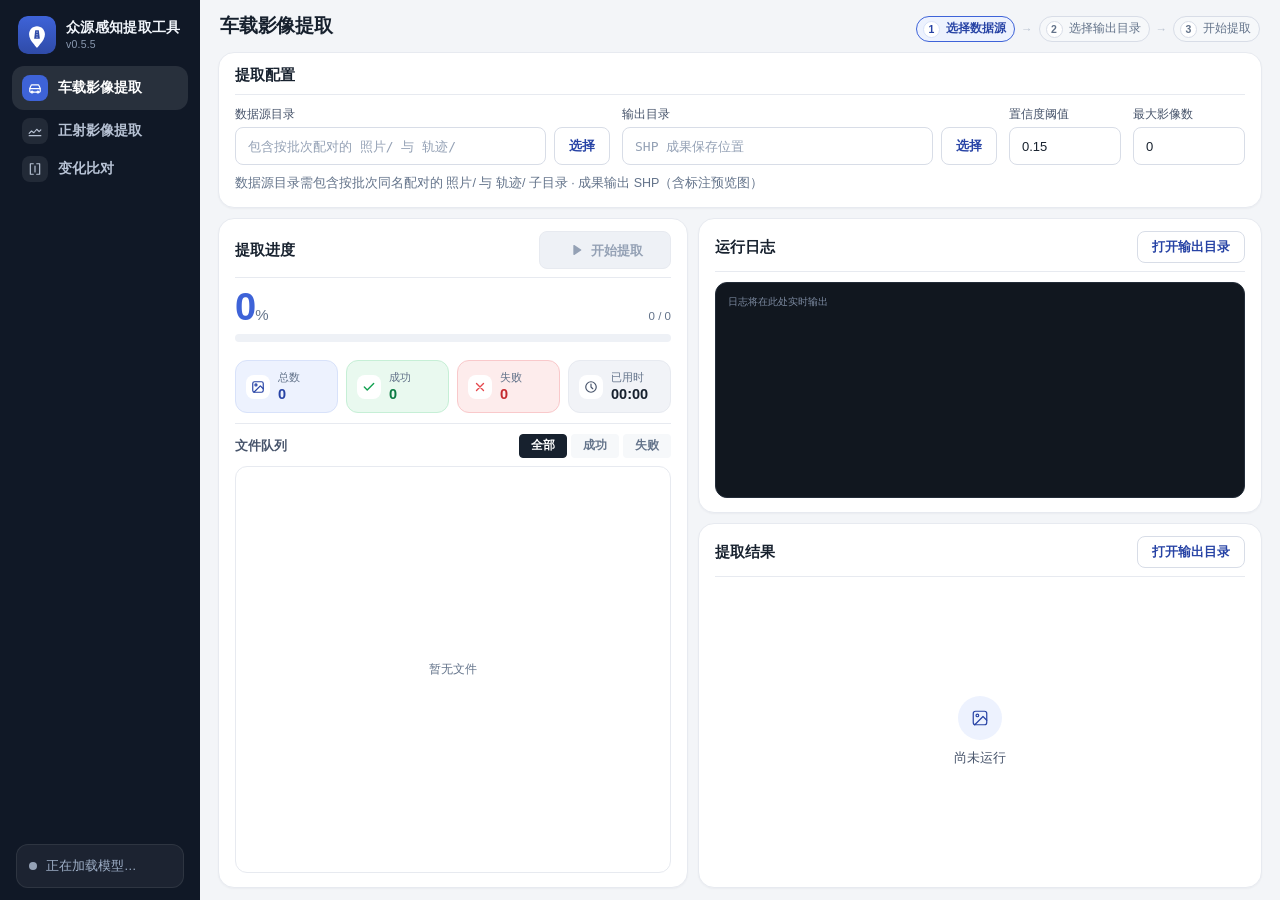
==== web/index.html @ 4eae4710 "fix: 无网机器白屏根因修复 —— WebView2 显式检测 + 离线安装器随包分发（v0.5.5） 根因：pywebview 在 Windows 上检测不到 WebView2 运行时（或 .NE" ====
<!DOCTYPE html>
<html lang="zh-CN">
<head>
<meta charset="utf-8" />
<meta name="viewport" content="width=device-width, initial-scale=1" />
<title>众源感知提取工具</title>
<!-- Design System: Tech Utility / 精密仪器感 (tokens.css) -->
<link rel="stylesheet" href="css/tokens.css" />
<link rel="stylesheet" href="css/base.css" />
<link rel="stylesheet" href="css/layout.css" />
<link rel="stylesheet" href="css/components.css" />
<link rel="stylesheet" href="css/pages.css" />
</head>
<body>

<div class="app">

<!-- ══════════ 左侧导航轨 ══════════ -->
<aside class="rail">
  <div class="brand">
    <svg class="brand__logo" viewBox="0 0 1024 1024" xmlns="http://www.w3.org/2000/svg">
      <defs><linearGradient id="lg" x1="0" y1="0" x2="0" y2="1">
        <stop offset="0" stop-color="#3E63D8"/><stop offset="1" stop-color="#2F4BA8"/>
      </linearGradient></defs>
      <rect width="1024" height="1024" rx="230" fill="url(#lg)"/>
      <path d="M512 862 C 498 846 368 690 336 632 C 311 587 298 541 298 494 C 298 374 394 278 512 278 C 630 278 726 374 726 494 C 726 541 713 587 688 632 C 656 690 526 846 512 862 Z" fill="#FFFFFF"/>
      <path d="M436 612 L464 384 L560 384 L588 612 Z" fill="#2F4BA8"/>
      <g fill="#FFFFFF"><rect x="501" y="552" width="22" height="34" rx="6"/><rect x="501" y="484" width="22" height="34" rx="6"/><rect x="501" y="416" width="22" height="34" rx="6"/></g>
    </svg>
    <div class="brand__tt">
      <span class="brand__name">众源感知提取工具</span>
      <span class="brand__ver">v0.5.5</span>
    </div>
    <div class="rail__sep" aria-hidden="true"></div>
  </div>

  <nav class="nav">
    <button class="nav__i is-on" data-tab="car" data-ac="brand" type="button">
      <span class="nav__ic"><svg viewBox="0 0 24 24" fill="none" stroke="currentColor" stroke-width="2" stroke-linecap="round" stroke-linejoin="round"><path d="M3 13l2-5a2 2 0 0 1 1.9-1.4h10.2A2 2 0 0 1 19 8l2 5"/><rect x="3" y="13" width="18" height="6" rx="1.5"/><circle cx="7" cy="19" r="1.6"/><circle cx="17" cy="19" r="1.6"/></svg></span>
      <span class="nav__tt"><span class="nav__t1">车载影像提取</span></span>
    </button>
    <button class="nav__i" data-tab="dom" data-ac="brand" type="button">
      <span class="nav__ic"><svg viewBox="0 0 24 24" fill="none" stroke="currentColor" stroke-width="2" stroke-linecap="round" stroke-linejoin="round"><path d="M2 16l4-4 4 3 5-6 4 4 3-3"/><path d="M2 20h20"/></svg></span>
      <span class="nav__tt"><span class="nav__t1">正射影像提取</span></span>
    </button>
    <button class="nav__i" data-tab="cmp" data-ac="brand" type="button">
      <span class="nav__ic"><svg viewBox="0 0 24 24" fill="none" stroke="currentColor" stroke-width="2" stroke-linecap="round" stroke-linejoin="round"><path d="M9 3H4v18h5M15 3h5v18h-5M12 7v10"/></svg></span>
      <span class="nav__tt"><span class="nav__t1">变化比对</span></span>
    </button>
  </nav>

  <div class="rail__spacer"></div>
  <div class="model"><span class="dot" id="modelDot"></span><span id="modelText">正在加载模型…</span></div>
</aside>

<!-- ══════════ 内容区 ══════════ -->
<div class="wrap">
<main>

  <!-- ══════ 车载影像提取 ══════ -->
  <section id="tab-car" class="page" data-ac="brand">

    <header class="page-head">
      <div class="ph-tt">
        <span class="ph-t1">车载影像提取</span>
      </div>
      <div class="steps" data-steps="car">
        <span class="step" data-step="1"><span class="step__n">1</span>选择数据源</span>
        <span class="step-arrow">→</span>
        <span class="step" data-step="2"><span class="step__n">2</span>选择输出目录</span>
        <span class="step-arrow">→</span>
        <span class="step" data-step="3"><span class="step__n">3</span>开始提取</span>
      </div>
    </header>

    <section class="card">
      <div class="card-head">
        <div class="card-head__tt"><span class="card-head__t1">提取配置</span></div>
      </div>
      <div class="cfg-grid">
        <div class="field field--path">
          <label class="field__lb" for="dataDir">数据源目录</label>
          <div class="path-row">
            <input class="inp inp--mono" type="text" id="dataDir" placeholder="包含按批次配对的 照片/ 与 轨迹/" />
            <button class="btn btn--sm btn--ghost" id="browseData" type="button">选择</button>
          </div>
        </div>
        <div class="field field--path">
          <label class="field__lb" for="outDir">输出目录</label>
          <div class="path-row">
            <input class="inp inp--mono" type="text" id="outDir" placeholder="SHP 成果保存位置" />
            <button class="btn btn--sm btn--ghost" id="browseOut" type="button">选择</button>
          </div>
        </div>
        <div class="field field--num">
          <label class="field__lb" for="conf">置信度阈值</label>
          <input class="inp" type="number" id="conf" value="0.15" step="0.05" min="0.05" max="0.9" />
        </div>
        <div class="field field--num">
          <label class="field__lb" for="maxImg">最大影像数</label>
          <input class="inp" type="number" id="maxImg" value="0" min="0" placeholder="0 = 不限" />
        </div>
      </div>
      <p class="hint" id="scanInfo">数据源目录需包含按批次同名配对的 照片/ 与 轨迹/ 子目录 · 成果输出 SHP（含标注预览图）</p>
    </section>

    <div class="grid2">
      <div class="col">

        <section class="card card--run" data-order="run">
          <div class="card-head">
            <div class="card-head__tt"><span class="card-head__t1">提取进度</span></div>
            <div class="card-head__act">
              <button class="btn btn--cta" id="runBtn" type="button" disabled>
                <svg viewBox="0 0 24 24" fill="currentColor" stroke="none"><path d="M8 5.5v13a1 1 0 0 0 1.54.84l10-6.5a1 1 0 0 0 0-1.68l-10-6.5A1 1 0 0 0 8 5.5z"/></svg>开始提取</button>
            </div>
          </div>

          <div class="prog">
            <div class="pct-row">
              <span class="pct u-num" id="pct">0<span class="pct__u">%</span></span>
              <span class="pct-sub u-num" id="pctSub">0 / 0</span>
            </div>
            <div class="bar"><div class="bar__fill" id="bar"></div></div>
            <div class="bar-meta">
              <span class="bar-meta__cur" id="curFile"></span>
              <span class="bar-meta__eta u-num" id="etaText" hidden></span>
            </div>
            <div class="tiles">
              <div class="tile tile--total">
                <span class="tile__t"><svg viewBox="0 0 24 24" fill="none" stroke="currentColor" stroke-width="2" stroke-linecap="round" stroke-linejoin="round"><rect x="3" y="3" width="18" height="18" rx="3"/><circle cx="8.5" cy="8.5" r="1.8"/><path d="M21 15l-5-5L5 21"/></svg></span>
                <div class="tile__body"><div class="tile__k">总数</div><div class="tile__v u-num" id="tTotal">0</div></div>
              </div>
              <div class="tile tile--ok">
                <span class="tile__t"><svg viewBox="0 0 24 24" fill="none" stroke="currentColor" stroke-width="2.4" stroke-linecap="round" stroke-linejoin="round"><path d="M20 6L9 17l-5-5"/></svg></span>
                <div class="tile__body"><div class="tile__k">成功</div><div class="tile__v u-num" id="tOk">0</div></div>
              </div>
              <div class="tile tile--bad" id="tBadTile">
                <span class="tile__t"><svg viewBox="0 0 24 24" fill="none" stroke="currentColor" stroke-width="2.4" stroke-linecap="round"><path d="M18 6L6 18M6 6l12 12"/></svg></span>
                <div class="tile__body"><div class="tile__k">失败</div><div class="tile__v u-num" id="tBad">0</div></div>
              </div>
              <div class="tile tile--time">
                <span class="tile__t"><svg viewBox="0 0 24 24" fill="none" stroke="currentColor" stroke-width="2" stroke-linecap="round" stroke-linejoin="round"><circle cx="12" cy="12" r="9"/><path d="M12 7v5l3 3"/></svg></span>
                <div class="tile__body"><div class="tile__k">已用时</div><div class="tile__v u-num" id="tTime">00:00</div></div>
              </div>
            </div>
            <div class="err-box" id="errBox" hidden>
              <div class="err-box__t"><svg viewBox="0 0 24 24" fill="none" stroke="currentColor" stroke-width="2" stroke-linecap="round"><circle cx="12" cy="12" r="9"/><path d="M12 8v5M12 16h.01"/></svg><span id="errTitle">提取中断</span></div>
              <div class="err-box__b is-clamp" id="errBody"></div>
              <button class="err-box__more" id="errMore" type="button" hidden>展开完整信息</button>
            </div>
          </div>

          <!-- 文件队列：并入进度卡下半部，行区域单独滚动 -->
          <div class="qsec">
            <div class="qsec__head">
              <span class="qsec__t">文件队列</span>
              <span class="files-head__cnt u-num" id="fCount"></span>
              <div class="qsec__act">
                <button class="fchip is-on" data-f="all" type="button">全部</button>
                <button class="fchip" data-f="done" type="button">成功</button>
                <button class="fchip" data-f="failed" type="button">失败</button>
              </div>
            </div>
            <div class="file-list" id="fileList"></div>
          </div>
        </section>

      </div>
      <div class="col">

        <section class="card card--fill" data-order="log">
          <div class="card-head">
            <div class="card-head__tt"><span class="card-head__t1">运行日志</span></div>
            <div class="card-head__act">
              <button class="btn btn--sm btn--ghost" id="openOut1" type="button">打开输出目录</button>
            </div>
          </div>
          <div class="log-wrap">
            <div class="log" id="log"></div>
            <button class="log-jump" data-log-act="jump" type="button" hidden>
              <svg viewBox="0 0 24 24" fill="none" stroke="currentColor" stroke-width="2" stroke-linecap="round" stroke-linejoin="round"><path d="M12 5v14M6 13l6 6 6-6"/></svg>已暂停跟随</button>
          </div>
        </section>

        <section class="card card--result" data-order="result">
          <div class="card-head">
            <div class="card-head__tt"><span class="card-head__t1">提取结果</span></div>
            <span class="card-path" id="carResPath" hidden></span>
            <div class="card-head__act">
              <button class="btn btn--sm btn--ghost" id="openOut2" type="button">打开输出目录</button>
            </div>
          </div>
          <div class="result-body" id="resultBody">
            <div class="empty">
              <span class="empty__ic"><svg viewBox="0 0 24 24" fill="none" stroke="currentColor" stroke-width="1.6" stroke-linecap="round" stroke-linejoin="round"><rect x="3" y="3" width="18" height="18" rx="3"/><circle cx="8.5" cy="8.5" r="1.8"/><path d="M21 15l-5-5L5 21"/></svg></span>
              <span class="empty__t">尚未运行</span>
            </div>
          </div>
        </section>

      </div>
    </div>
  </section>

  <!-- ══════ 正射影像提取 ══════ -->
  <section id="tab-dom" class="page" data-ac="brand" hidden>

    <header class="page-head">
      <div class="ph-tt">
        <span class="ph-t1">正射影像提取</span>
      </div>
      <div class="steps" data-steps="dom">
        <span class="step" data-step="1"><span class="step__n">1</span>选择 DOM 目录</span>
        <span class="step-arrow">→</span>
        <span class="step" data-step="2"><span class="step__n">2</span>选择输出目录</span>
        <span class="step-arrow">→</span>
        <span class="step" data-step="3"><span class="step__n">3</span>开始提取</span>
      </div>
    </header>

    <section class="card">
      <div class="card-head">
        <div class="card-head__tt"><span class="card-head__t1">提取配置</span></div>
      </div>
      <div class="cfg-grid">
        <div class="field field--path">
          <label class="field__lb" for="domTif">正射影像目录</label>
          <div class="path-row">
            <input class="inp inp--mono" type="text" id="domTif" placeholder="包含 DOM 影像（.tif）的目录" />
            <button class="btn btn--sm btn--ghost" id="browseDomTif" type="button">选择</button>
          </div>
        </div>
        <div class="field field--path">
          <label class="field__lb" for="domOut">输出目录</label>
          <div class="path-row">
            <input class="inp inp--mono" type="text" id="domOut" placeholder="正射提取.gdb 保存位置" />
            <button class="btn btn--sm btn--ghost" id="browseDomOut" type="button">选择</button>
          </div>
        </div>
        <div class="field field--path">
          <label class="field__lb" for="domStock">存量 GDB<span class="field__opt">（可选，推荐提供）</span></label>
          <div class="path-row">
            <input class="inp inp--mono" type="text" id="domStock" placeholder="存量地图 .gdb 目录" />
            <button class="btn btn--sm btn--ghost" id="browseDomStock" type="button">选择</button>
          </div>
        </div>
        <div class="field field--num">
          <label class="field__lb" for="domMinLen">最短标线（米）</label>
          <input class="inp" type="number" id="domMinLen" value="2" min="0.5" step="0.5" />
        </div>
      </div>
      <div class="switches">
        <label class="switch"><input type="checkbox" id="domClip" checked /><span class="switch__track"></span>按存量范围裁剪</label>
        <label class="switch"><input type="checkbox" id="domCorridor" checked /><span class="switch__track"></span>仅提取存量道路走廊（±8m，建筑不提取）</label>
      </div>
    </section>

    <div class="grid2">
      <div class="col">

        <section class="card" data-order="run">
          <div class="card-head">
            <div class="card-head__tt"><span class="card-head__t1">提取进度</span></div>
            <div class="card-head__act">
              <button class="btn btn--cta" id="domRunBtn" type="button" disabled>
                <svg viewBox="0 0 24 24" fill="currentColor" stroke="none"><path d="M8 5.5v13a1 1 0 0 0 1.54.84l10-6.5a1 1 0 0 0 0-1.68l-10-6.5A1 1 0 0 0 8 5.5z"/></svg>开始提取</button>
            </div>
          </div>
          <div class="pct-row">
            <span class="pct u-num" id="domPct">0<span class="pct__u">%</span></span>
            <span class="pct-sub u-num" id="domPctSub">0 / 0</span>
          </div>
          <div class="bar"><div class="bar__fill" id="domBar"></div></div>
          <div class="bar-meta">
            <span class="bar-meta__cur" id="domCurFile"></span>
            <span class="bar-meta__eta u-num" id="domEtaText" hidden></span>
          </div>
        </section>

        <section class="card card--fill" data-order="log">
          <div class="card-head">
            <div class="card-head__tt"><span class="card-head__t1">运行日志</span></div>
          </div>
          <div class="log-wrap">
            <div class="log" id="domLog"></div>
            <button class="log-jump" data-log-act="jump" type="button" hidden>
              <svg viewBox="0 0 24 24" fill="none" stroke="currentColor" stroke-width="2" stroke-linecap="round" stroke-linejoin="round"><path d="M12 5v14M6 13l6 6 6-6"/></svg>已暂停跟随</button>
          </div>
        </section>

      </div>
      <div class="col">

        <section class="card card--fill" data-order="result">
          <div class="card-head">
            <div class="card-head__tt"><span class="card-head__t1">提取结果</span></div>
            <span class="card-path" id="domResPath" hidden></span>
            <div class="card-head__act">
              <button class="btn btn--sm btn--ghost" id="domOpenOut" type="button">打开输出目录</button>
            </div>
          </div>
          <div class="result-body" id="domResult">
            <div class="empty">
              <span class="empty__ic"><svg viewBox="0 0 24 24" fill="none" stroke="currentColor" stroke-width="1.6" stroke-linecap="round" stroke-linejoin="round"><path d="M2 16l4-4 4 3 5-6 4 4 3-3"/><path d="M2 20h20"/></svg></span>
              <span class="empty__t">尚未运行</span>
            </div>
          </div>
        </section>

      </div>
    </div>
  </section>

  <!-- ══════ 变化比对 ══════ -->
  <section id="tab-cmp" class="page" data-ac="brand" hidden>

    <header class="page-head">
      <div class="ph-tt">
        <span class="ph-t1">变化比对</span>
      </div>
      <div class="steps" data-steps="cmp">
        <span class="step" data-step="1"><span class="step__n">1</span>选择新成果 GDB</span>
        <span class="step-arrow">→</span>
        <span class="step" data-step="2"><span class="step__n">2</span>选择存量 GDB</span>
        <span class="step-arrow">→</span>
        <span class="step" data-step="3"><span class="step__n">3</span>开始比对</span>
      </div>
    </header>

    <section class="card">
      <div class="card-head">
        <div class="card-head__tt"><span class="card-head__t1">比对设置</span></div>
      </div>
      <div class="cfg-grid">
        <div class="field field--path">
          <label class="field__lb" for="cmpNew">新成果 GDB</label>
          <div class="path-row">
            <input class="inp inp--mono" type="text" id="cmpNew" placeholder="自动提取生成的 .gdb 目录" />
            <button class="btn btn--sm btn--ghost" id="browseCmpNew" type="button">选择</button>
          </div>
        </div>
        <div class="field field--path">
          <label class="field__lb" for="cmpStock">存量 GDB</label>
          <div class="path-row">
            <input class="inp inp--mono" type="text" id="cmpStock" placeholder="存量地图 .gdb 目录" />
            <button class="btn btn--sm btn--ghost" id="browseCmpStock" type="button">选择</button>
          </div>
        </div>
        <div class="field field--path">
          <label class="field__lb" for="cmpTif">底图 TIF<span class="field__opt">（可选，用于叠加渲染）</span></label>
          <div class="path-row">
            <input class="inp inp--mono" type="text" id="cmpTif" placeholder="正射影像 .tif，可留空" />
            <button class="btn btn--sm btn--ghost" id="browseCmpTif" type="button">选择</button>
          </div>
        </div>
      </div>
    </section>

    <div class="grid2">
      <div class="col">

        <section class="card card--fill" data-order="run">
          <div class="card-head">
            <div class="card-head__tt"><span class="card-head__t1">比对进度</span></div>
            <div class="card-head__act">
              <button class="btn btn--cta" id="cmpRunBtn" type="button" disabled>
                <svg viewBox="0 0 24 24" fill="currentColor" stroke="none"><path d="M8 5.5v13a1 1 0 0 0 1.54.84l10-6.5a1 1 0 0 0 0-1.68l-10-6.5A1 1 0 0 0 8 5.5z"/></svg>开始比对</button>
            </div>
          </div>
          <div class="log-wrap">
            <div class="log" id="cmpLog"></div>
            <button class="log-jump" data-log-act="jump" type="button" hidden>
              <svg viewBox="0 0 24 24" fill="none" stroke="currentColor" stroke-width="2" stroke-linecap="round" stroke-linejoin="round"><path d="M12 5v14M6 13l6 6 6-6"/></svg>已暂停跟随</button>
          </div>
        </section>

        <section class="card card--result" data-order="result">
          <div class="card-head">
            <div class="card-head__tt"><span class="card-head__t1">比对结果</span></div>
            <span class="card-path" id="cmpResPath" hidden></span>
            <div class="card-head__act">
              <button class="btn btn--sm btn--ghost" id="cmpOpenOut" type="button" hidden>打开留档目录</button>
            </div>
          </div>
          <div class="result-body" id="cmpResult">
            <div class="empty">
              <span class="empty__ic"><svg viewBox="0 0 24 24" fill="none" stroke="currentColor" stroke-width="1.6" stroke-linecap="round" stroke-linejoin="round"><path d="M9 3H4v18h5M15 3h5v18h-5M12 7v10"/></svg></span>
              <span class="empty__t">尚未运行</span>
            </div>
          </div>
        </section>

      </div>
      <div class="col">

        <section class="card card--fill" data-order="preview">
          <div class="card-head">
            <div class="card-head__tt"><span class="card-head__t1">比对预览</span></div>
          </div>
          <div class="result-body" id="cmpPrev">
            <div class="empty">
              <span class="empty__ic"><svg viewBox="0 0 24 24" fill="none" stroke="currentColor" stroke-width="1.6" stroke-linecap="round" stroke-linejoin="round"><rect x="3" y="3" width="18" height="18" rx="3"/><circle cx="8.5" cy="8.5" r="1.8"/><path d="M21 15l-5-5L5 21"/></svg></span>
              <span class="empty__t">尚未运行</span>
            </div>
          </div>
        </section>

      </div>
    </div>
  </section>

</main>
</div>

</div><!-- /.app -->

<!-- ══════════ 演示态切换（仅浏览器直接打开、无 pywebview 时出现） ══════════ -->
<div class="demo-bar" id="demoBar" hidden>
  <span class="demo-bar__lb">演示</span>
  <button class="demo-bar__b is-on" data-demo="running" type="button">运行中</button>
  <button class="demo-bar__b" data-demo="done" type="button">已完成</button>
</div>

<!-- ══════════ Toast ══════════ -->
<div class="toast" id="toast" role="status" aria-live="polite">
  <span class="toast__ico" id="toastIco"></span>
  <span class="toast__msg" id="toastMsg"></span>
  <button class="toast__x" id="toastX" type="button" aria-label="关闭" hidden>
    <svg viewBox="0 0 24 24" fill="none" stroke="currentColor" stroke-width="2.4" stroke-linecap="round"><path d="M18 6L6 18M6 6l12 12"/></svg>
  </button>
</div>
<script src="js/api.js"></script>
<script src="js/ui.js"></script>
<script src="js/pages/car.js"></script>
<script src="js/pages/dom.js"></script>
<script src="js/pages/cmp.js"></script>
<script src="js/app.js"></script>
</body>
</html>
---- web/css/tokens.css ----
/* ============================================================
   tokens.css — 设计令牌（Tech Utility / 精密仪器感）
   纲领：灰阶做结构，等宽做数据，主题色只做「当前页身份 + 主动作」，
        彩色只做状态与结果。
   主题切换：.page[data-ac="brand"] 覆盖 --ac 系列（当前全站唯一主色，保留机制便于未来扩展）
   ============================================================ */
:root{
  /* ── 主色族：全 UI 唯一品牌色 ── */
  --brand:#3E63D8;      /* 主色：页头图标实底 / 导航激活块 / 进度填充 / 开关 / 焦点边 / 当前行左边条；白字 5.27:1 */
  --brand-d:#2F4BA8;    /* hover / active；白字 7.80:1 */
  --brand-050:#EDF2FE;  /* 浅底 */
  --brand-100:#D8E2FA;  /* 1px 描边 */
  --brand-t:#2743A5;    /* 文本级：白底 8.63:1 / -050 底 7.70:1 */

  /* ── 语义状态底 / 边（绿=成功 · 红=失败 · 橙=警告/改动，不做页面身份） ── */
  --green:#12A150; --green-050:#E9F9EF; --green-100:#C6EFD6;
  --red:#E5484D;   --red-050:#FDECEC;   --red-100:#F9C9CB;
  --warn-050:#FDF2E2; --warn-100:#F9E3C4;

  /* ── 当前页主题（组件只引用 --ac*，不直接引用 --brand*） ── */
  --ac:var(--brand); --ac-d:var(--brand-d); --ac-050:var(--brand-050); --ac-100:var(--brand-100);
  --ac-fg:#FFFFFF; --ac-ring:0 0 0 3px rgba(62,99,216,.15); --ac-shadow:0 1px 2px rgba(62,99,216,.20);
  /* 文本级身份色：--ac 只用于实色块/图标，凡是「铺在浅底上的小字」一律用 --ac-t（≥4.5:1） */
  --ac-t:var(--brand-t);
  /* 实色底 + 白字：按钮独立一档，恒等于主色（白字 5.27:1 ≥ 4.5） */
  --ac-btn:var(--brand); --ac-btn-d:var(--brand-d);

  /* ── 状态三件套（底 / 字 / 边） ── */
  --success:#12A150; --success-fg:#0A7A42; --success-bg:#E9F9EF; --success-border:var(--green-100);
  --warning:#D97A06; --warning-fg:#9E5A00; --warning-bg:#FDF2E2; --warning-border:var(--warn-100);
  --danger:#E5484D;  --danger-fg:#C42A2F;  --danger-bg:#FDECEC;  --danger-border:var(--red-100);
  --info:var(--brand);    --info-fg:var(--brand-t);    --info-bg:var(--brand-050); --info-border:var(--brand-100);
  /* 运行中/信息态恒为主色：--running-fg 用文本级主色，保证小字 ≥4.5:1 */
  --running:var(--brand); --running-fg:var(--brand-t); --running-bg:var(--brand-050); --running-border:var(--brand-100);
  --idle:#94A1B5;    --idle-fg:#5E6E85;    --idle-bg:#F1F3F7;    --idle-border:#DFE4EC;

  /* ── 进度条：蓝 → 绿渐变（唯一使用渐变的地方） ── */
  --bar-grad: linear-gradient(90deg, #3E63D8 0%, #3379B6 42%, #1F9E77 74%, #12A150 100%);

  /* ── 中性灰阶 ── */
  --ink-1:#17212E; --ink-2:#46536A; --ink-3:#63738A; --ink-3-dim:#7C8AA0; --ink-4:#94A1B5; --ink-5:#B9C2D0;
  --line-soft:#F0F2F6; --line:#E7EAF0; --line-2:#D8DDE7; --line-strong:#C6CDD9;
  --bg-app:#F3F5F8; --bg-card:#FFFFFF; --bg-sunken:#F6F8FA; --bg-sunken-2:#EEF1F6; --bg-zebra:#FAFBFD;

  /* ── 深色导航轨 ── */
  --rail-bg:#101826; --rail-hover:rgba(255,255,255,.06); --rail-active:rgba(255,255,255,.10);
  --rail-line:rgba(255,255,255,.08);   --rail-fg:#B7C2D4; --rail-fg-strong:#F2F6FC; --rail-fg-dim:#8A99B0;

  /* ── 终端日志 ── */
  --term-bg:#11171F; --term-fg:#A8B4C6; --term-line:#232C38; --term-dim:#7C8AA0; --term-ts:#5A6779;
  --term-ok:#52D68A; --term-err:#FF7B81; --term-warn:#F0B453; --term-info:#6FB4FF;

  /* ── 间距 ── */
  --sp-0:0; --sp-1h:6px; --sp-1:4px; --sp-2:8px; --sp-3:12px; --sp-4:16px; --sp-5:20px;
  --sp-6:24px; --sp-7:32px; --sp-8:40px;

  /* ── 字号 / 行高 ── */
  --fs-xs:10.5px; --lh-xs:1.4;
  --fs-sm:11.5px; --lh-sm:1.5;
  --fs-base:12.5px; --lh-base:1.6;
  --fs-md:13px; --lh-md:1.65;
  --fs-lg:14.5px; --lh-lg:1.45;
  --fs-xl:19px; --lh-xl:1.3;
  --fs-2xl:24px; --lh-2xl:1.25;
  --fs-3xl:38px; --lh-3xl:1;
  --fs-mono:13px; --lh-mono:1.7; --fs-log:10px;
  /* 补充档（不占 8 档主序列）：导航标题 / 数值单位 */
  --fs-nav:13.5px; --fs-unit:15px;

  /* ── 字重 / 字距 ── */
  --fw-r:400; --fw-m:500; --fw-sb:600; --fw-b:700; --fw-h:800;
  --ls-tight:-.2px; --ls-label:.3px;

  /* ── 字体栈 ── */
  --font-sans:-apple-system,BlinkMacSystemFont,"Segoe UI","PingFang SC","Hiragino Sans GB","Microsoft YaHei",sans-serif;
  --font-mono:ui-monospace,"SF Mono",SFMono-Regular,Menlo,Consolas,"Microsoft YaHei Mono",monospace;

  /* ── 圆角 ── */
  --r-sm:8px; --r-md:12px; --r-lg:16px; --r-tag:4px; --r-pill:999px;

  /* ── 阴影 / 焦点环 ── */
  --sh-1:0 1px 2px rgba(23,33,46,.04);
  --sh-2:0 2px 6px rgba(23,33,46,.06), 0 8px 24px rgba(23,33,46,.06);
  --sh-3:0 8px 28px rgba(23,33,46,.12), 0 2px 6px rgba(23,33,46,.06);
  --ring:0 0 0 3px rgba(62,99,216,.15); --ring-danger:0 0 0 3px rgba(229,72,77,.16);

  /* ── 动效 ── */
  --dur-1:120ms; --dur-2:180ms; --dur-3:260ms; --dur-4:420ms;
  --ease:cubic-bezier(.4,0,.2,1); --ease-out:cubic-bezier(.16,1,.3,1);
  --dur-pulse:1.4s; --dur-shine:1.8s; --dur-spin:.8s;

  /* ── 层级 ── */
  --z-sticky:10; --z-rail:20; --z-head:30; --z-pop:60; --z-toast:90; --z-modal:100;

  /* ── 布局尺寸 ── */
  --rail-w:200px; --content-max:1280px; --content-pad:24px;
  --ctrl-h:38px; --ctrl-h-sm:32px; --ctrl-h-xs:28px;
  --row-h-f:32px; --row-h-t:40px; --head-h-th:36px;
  --ic-1:14px; --ic-2:16px; --ic-3:22px; --ic-4:48px;
  --log-h:clamp(120px,24vh,240px); --list-h:clamp(110px,22vh,380px);
}

/* ── 页面身份：三页同主色（--ac* 机制保留，未来可在此按页覆写） ── */
.page[data-ac="brand"]{
  --ac:var(--brand); --ac-d:var(--brand-d); --ac-050:var(--brand-050); --ac-100:var(--brand-100);
  --ac-t:var(--brand-t); --ac-btn:var(--brand); --ac-btn-d:var(--brand-d);
  --ac-ring:0 0 0 3px rgba(62,99,216,.15); --ac-shadow:0 1px 2px rgba(62,99,216,.20);
}

@media (prefers-reduced-motion:reduce){
  *{animation-duration:.01ms!important;animation-iteration-count:1!important;transition-duration:.01ms!important;}
}
---- web/css/base.css ----
/* ============================================================
   base.css — 元素级基础样式与全局工具类
   本文件是唯一允许使用裸标签选择器的样式表
   ============================================================ */

/* ── 盒模型 ── */
*, *::before, *::after { box-sizing: border-box; }

html, body { height: 100%; }

body {
  margin: 0;
  font-family: var(--font-sans);
  font-size: var(--fs-base);
  line-height: var(--lh-base);
  color: var(--ink-1);
  background: var(--bg-app);
  -webkit-font-smoothing: antialiased;
  -moz-osx-font-smoothing: grayscale;
  overflow: hidden;
}

h1, h2, h3, h4, h5, p, figure { margin: 0; }

button {
  margin: 0; padding: 0; border: 0; background: none; color: inherit;
  font: inherit; line-height: 1; cursor: pointer;
  -webkit-tap-highlight-color: transparent;
}
button:disabled { cursor: not-allowed; }

input, select, textarea { margin: 0; font: inherit; color: inherit; }

svg { display: block; flex-shrink: 0; }

a { color: var(--ac); text-decoration: none; }

table { border-collapse: collapse; width: 100%; }

::selection { background: var(--ac-100); color: var(--ink-1); }

/* hidden 状态统一走 [hidden] 属性；
   选择器双写用于提升特异性（0,2,0），从而覆盖组件自身的 display 声明，避免使用 !important */
[hidden], [hidden][hidden] { display: none; }

/* ── 滚动条 ── */
::-webkit-scrollbar { width: 9px; height: 9px; }
::-webkit-scrollbar-track { background: transparent; }
::-webkit-scrollbar-thumb {
  background: #C9D2DF; border-radius: 6px;
  border: 2px solid transparent; background-clip: content-box;
}
::-webkit-scrollbar-thumb:hover { background: #AAB6C8; border: 2px solid transparent; background-clip: content-box; }
::-webkit-scrollbar-corner { background: transparent; }

/* ── 焦点环（统一走主题色，不用浏览器默认 outline） ── */
:focus-visible { outline: none; }

/* ============================================================
   全局工具类 u-*
   ============================================================ */
.u-num { font-variant-numeric: tabular-nums; }
.u-mono { font-family: var(--font-mono); }
.u-spacer { flex: 1 1 auto; min-width: 0; }
.u-ellipsis { overflow: hidden; text-overflow: ellipsis; white-space: nowrap; }
.u-break { word-break: break-all; }
.u-nowrap { white-space: nowrap; }
.u-dim { color: var(--ink-3); }
.u-sm { font-size: var(--fs-sm); }
.u-xs { font-size: var(--fs-xs); }
.u-row { display: flex; align-items: center; gap: var(--sp-2); min-width: 0; }
---- web/css/layout.css ----
/* ============================================================
   layout.css — 骨架与栅格：导航轨 / 内容区 / 页头 / 双栏栅格 / 响应式
   ============================================================ */

/* ── 应用骨架 ── */
.app { display: flex; height: 100%; }

/* ============================================================
   左侧导航轨
   ============================================================ */
.rail {
  width: var(--rail-w); flex: 0 0 var(--rail-w);
  background: var(--rail-bg); color: var(--rail-fg);
  display: flex; flex-direction: column;
  padding: 14px 12px 12px;
  z-index: var(--z-rail);
}

.brand { display: flex; align-items: center; gap: 10px; padding: 2px 6px 12px; }
/* 品牌区与导航列表之间的虚分割线 */
.rail__sep {
  height: 0; margin: 0 8px 14px;
  border-top: 1px dashed rgba(255,255,255,.14);
}
.brand__logo { width: 38px; height: 38px; border-radius: 10px; display: block; }
.brand__tt { display: flex; flex-direction: column; gap: 2px; line-height: 1.3; min-width: 0; }
.brand__name {
  font-size: 14px; font-weight: var(--fw-b); color: var(--rail-fg-strong);
  letter-spacing: var(--ls-label); white-space: nowrap;
}
/* 版本号：标题下一行，独立展示 */
.brand__ver {
  font-size: var(--fs-xs); color: var(--rail-fg-dim);
  font-variant-numeric: tabular-nums; letter-spacing: .02em;
}

/* ── 导航列表 ── */
.nav { display: flex; flex-direction: column; gap: var(--sp-1); }

.nav__i {
  display: flex; align-items: center; gap: 10px; width: 100%; text-align: left;
  background: transparent; color: var(--rail-fg);
  height: 34px; padding: 0 10px; border-radius: var(--r-md);
  transition: background var(--dur-2) var(--ease), color var(--dur-2) var(--ease);
}
.nav__i:hover { background: var(--rail-hover); color: #E8EEF7; }
.nav__i.is-on { background: var(--rail-active); color: #fff; height: 44px; }
/* 深色轨上的焦点环：先描底色再描主题色，保证在深色背景上可见 */
.nav__i:focus-visible { box-shadow: 0 0 0 2px var(--rail-bg), 0 0 0 4px var(--ac); }

.nav__i[data-ac="brand"] { --ac: var(--brand); }

/* 激活项图标：导航区唯一实色块，去阴影 */
.nav__ic {
  width: 26px; height: 26px; border-radius: 8px; flex-shrink: 0;
  display: flex; align-items: center; justify-content: center;
  background: rgba(255,255,255,.08);
  transition: background var(--dur-2) var(--ease), color var(--dur-2) var(--ease);
}
.nav__ic svg { width: 14px; height: 14px; }
.nav__t1 { font-size: var(--fs-nav); font-weight: var(--fw-sb); line-height: 1.3; }
.nav__i.is-on .nav__ic { background: var(--ac); color: #fff; }

.rail__spacer { flex: 1 1 auto; }

.model {
  margin: 10px var(--sp-1) 0; padding: 11px var(--sp-3); border-radius: var(--r-md);
  background: rgba(255,255,255,.05); border: 1px solid var(--rail-line);
  display: flex; align-items: center; gap: 9px;
  font-size: var(--fs-base); color: #9FB0C8;
}
/* 模型状态指示灯：保留发光绿点 */
.dot { width: 8px; height: 8px; border-radius: 50%; background: var(--ink-4); flex-shrink: 0; }
.dot.is-ok { background: #2ECC6F; box-shadow: 0 0 0 3px rgba(46,204,111,.18); }
.dot.is-no { background: var(--red); box-shadow: 0 0 0 3px rgba(229,72,77,.18); }

/* ============================================================
   内容区
   ============================================================ */
.wrap { flex: 1 1 auto; min-width: 0; display: flex; flex-direction: column; }

main {
  flex: 1 1 auto; min-width: 0; min-height: 0;
  display: flex; flex-direction: column;
  overflow: hidden;               /* 整页不滚动：滚动交给页内文件列表/日志/表格 */
  padding: 12px 18px 12px;
}

.page {
  max-width: var(--content-max); margin: 0 auto; width: 100%;
  flex: 1 1 auto; min-height: 0;
  display: flex; flex-direction: column; gap: 10px;
}

/* ============================================================
   页头
   ============================================================ */
.page-head {
  display: flex; align-items: flex-start; flex-wrap: wrap;
  gap: var(--sp-3); padding: 2px 2px 0;
}
/* 全页唯一实色块：无阴影、无光晕 */
.ph-ic {
  width: 40px; height: 40px; border-radius: var(--r-md);
  background: var(--ac); color: #fff; flex-shrink: 0;
  display: flex; align-items: center; justify-content: center;
}
.ph-ic svg { width: var(--ic-3); height: var(--ic-3); }
.ph-tt { display: flex; flex-direction: column; gap: 3px; min-width: 0; flex: 1 1 320px; }
.ph-t1 {
  font-size: var(--fs-xl); font-weight: var(--fw-b);
  letter-spacing: var(--ls-tight); line-height: var(--lh-xl); color: var(--ink-1);
}
.ph-t2 { font-size: var(--fs-base); color: var(--ink-3); line-height: 1.55; }

/* ── 三步流程指示（右对齐） ── */
.steps {
  display: flex; align-items: center; gap: var(--sp-1h);
  margin-left: auto; padding-top: 2px; flex-shrink: 0;
}
.step {
  display: inline-flex; align-items: center; gap: var(--sp-1h);
  height: 26px; padding: 0 var(--sp-2) 0 var(--sp-1h);
  border-radius: var(--r-pill); font-size: var(--fs-sm); line-height: 1;
  background: var(--bg-sunken); border: 1px solid var(--line-2); color: var(--ink-3);
  white-space: nowrap;
  transition: background var(--dur-2) var(--ease), border-color var(--dur-2) var(--ease), color var(--dur-2) var(--ease);
}
.step__n {
  width: 17px; height: 17px; border-radius: var(--r-pill); flex-shrink: 0;
  background: #fff; border: 1px solid var(--line-2); color: var(--ink-3);
  display: inline-flex; align-items: center; justify-content: center;
  font-size: var(--fs-xs); font-weight: var(--fw-sb); font-variant-numeric: tabular-nums;
}
.step__n svg { width: 10px; height: 10px; }
.step.is-current { background: var(--ac-050); border-color: var(--ac); color: var(--ac-t); font-weight: var(--fw-sb); }
.step.is-current .step__n { border-color: var(--ac-100); color: var(--ac-t); }
.step.is-done { background: var(--success-bg); border-color: var(--success-border); color: var(--success-fg); }
.step.is-done .step__n { border-color: var(--success-border); color: var(--success); }
.step-arrow { color: var(--ink-5); font-size: var(--fs-sm); }

/* ============================================================
   双栏栅格
   ============================================================ */
/* 两列等高：结果卡吸收列剩余高度，避免列底参差与大片留白 */
.card--fill[data-order="result"] { flex: 1 1 auto; }
/* 日志卡默认仍随列拉伸（dom/cmp 左列的填充物就是日志） */
.card--fill .log-wrap { flex: 1 1 auto; min-height: 0; display: flex; flex-direction: column; }
.card--fill .log { flex: 1 1 auto; height: auto; min-height: var(--log-h); max-height: none; }
/* 车载页例外：日志固定矮高度，列高交给文件队列（左）与提取结果卡（右）吸收 */
#tab-car .card--fill[data-order="log"] { flex: 0 0 auto; }
#tab-car .card--fill[data-order="log"] .log-wrap { flex: 0 0 auto; }
#tab-car .card--fill[data-order="log"] .log {
  flex: 0 0 auto; height: var(--log-h); min-height: 0; max-height: none;
}
.grid2 {
  flex: 1 1 auto; min-height: 0;
  display: grid;
  grid-template-columns: minmax(0, 5fr) minmax(0, 6fr);
  gap: 10px; align-items: stretch;
}
.col { display: flex; flex-direction: column; gap: 10px; min-width: 0; min-height: 0; }

/* 可拉伸卡片：撑满所在列剩余高度（日志卡在上方按 data-order 固定） */
.card--fill { flex: 1 1 auto; min-height: 0; display: flex; flex-direction: column; }

/* ============================================================
   响应式：三档视口
   A 宽屏 ≥1440 / B 标准 1184–1439 / C 紧凑 1080–1183
   ============================================================ */
@media (min-width: 1440px) {
  :root { --content-max: 1280px; --content-pad: 28px; }
}

/* C 档：保持双栏与整页不滚动，仅收紧留白并隐藏表格次要列 */
@media (max-width: 1183px) {
  :root { --content-pad: 14px; --content-max: none; }
  main { padding: 12px 14px 12px; }
  /* 表格隐藏次要列 */
  .col-opt { display: none; }
}
---- web/css/components.css ----
/* ============================================================
   components.css — 通用组件
   card / ticon / field / btn / switch / chip / log / progress
   / stat / pill / table / pathline / empty / hint / err-box / toast
   ============================================================ */

/* ============================================================
   Card
   ============================================================ */
.card {
  background: var(--bg-card);
  border: 1px solid var(--line);
  border-radius: var(--r-lg);
  padding: 12px 16px 14px;
  box-shadow: var(--sh-1);
  min-width: 0;
}
.card--dense { padding: var(--sp-4) var(--sp-5); }

/* 进度卡：上半部指标固定，下半部文件队列占满剩余高度并独立滚动 */
.card--run { flex: 1 1 auto; display: flex; flex-direction: column; min-height: 0; }
.card--run .prog { flex: 0 0 auto; }
.qsec {
  flex: 1 1 auto; min-height: 0;
  display: flex; flex-direction: column;
  margin-top: 10px; padding-top: 10px;
  border-top: 1px solid var(--line);
}
.qsec__head {
  flex: 0 0 auto; display: flex; align-items: center; gap: var(--sp-2);
  margin-bottom: 8px; min-width: 0;
}
.qsec__t { font-size: var(--fs-base); font-weight: var(--fw-sb); color: var(--ink-2); }
.qsec .files-head__cnt { margin-left: 0; }
.qsec__act { margin-left: auto; display: flex; align-items: center; gap: 4px; flex-shrink: 0; }
.qsec .file-list { flex: 1 1 auto; height: auto; min-height: 80px; }

/* 结果卡：吸收列剩余高度，内容（表格/空态）在卡内填充或滚动 */
.card--result { flex: 1 1 auto; display: flex; flex-direction: column; min-height: 0; }
.card--result .result-body {
  flex: 1 1 auto; min-height: 0; overflow: auto;
  display: flex; flex-direction: column;
}
.card--result .result-body .empty { flex: 1 1 auto; justify-content: center; }
.card--result .tbl-wrap { flex: 1 1 auto; max-height: none; min-height: 0; }

.card-head {
  display: flex; align-items: center; gap: var(--sp-2);
  padding-bottom: 8px;
  border-bottom: 1px solid var(--line);
  margin-bottom: 10px;
  min-width: 0; overflow: hidden;
  flex-shrink: 0;
}
.card-head__tt { display: flex; flex-direction: column; min-width: 0; flex: 0 0 auto; }
.card-head__t1 {
  font-size: var(--fs-lg); font-weight: var(--fw-b);
  line-height: var(--lh-lg); color: var(--ink-1);
  white-space: nowrap;
}
.card-head__t2 { font-size: var(--fs-sm); color: var(--ink-3); margin-top: 1px; line-height: var(--lh-sm); }
.card-head__act { margin-left: auto; display: flex; align-items: center; gap: var(--sp-2); flex-shrink: 0; }
/* 卡片头路径：位于标题与操作按钮之间，flex-basis 0 保证只占剩余空间、绝不挤压标题 */
.card-path {
  flex: 1 1 0; min-width: 0; margin: 0 var(--sp-2);
  font-family: var(--font-mono); font-size: 12px; color: var(--ink-3);
  overflow: hidden; text-overflow: ellipsis; white-space: nowrap;
  cursor: default;
}

/* ============================================================
   ticon — 降饱和：淡色底 + 1px 同色描边 + 单色图标（无渐变、无阴影）
   ============================================================ */
.ticon {
  width: 32px; height: 32px; border-radius: 10px; flex-shrink: 0;
  display: inline-flex; align-items: center; justify-content: center;
  background: var(--bg-sunken); border: 1px solid var(--line); color: var(--ink-2);
}
.ticon svg { width: var(--ic-2); height: var(--ic-2); }
.ticon--ac      { background: var(--ac-050); border-color: var(--ac-100); color: var(--ac); }
.ticon--neutral { background: #F1F3F7; border-color: var(--line); color: var(--ink-2); }
.ticon--success { background: var(--success-bg); border-color: var(--success-border); color: var(--success); }
.ticon--warn    { background: var(--warning-bg); border-color: var(--warning-border); color: var(--warning); }
.ticon--danger  { background: var(--danger-bg); border-color: var(--danger-border); color: var(--danger); }
.ticon--sm { width: 28px; height: 28px; border-radius: var(--r-sm); }
.ticon--sm svg { width: var(--ic-1); height: var(--ic-1); }
.ticon--lg { width: 40px; height: 40px; border-radius: var(--r-md); }
.ticon--lg svg { width: 18px; height: 18px; }

/* ============================================================
   Field / 配置栅格
   ============================================================ */
.cfg-grid { display: flex; flex-wrap: wrap; gap: 10px 12px; align-items: flex-end; }
.field { display: flex; flex-direction: column; min-width: 0; }
.field--path { flex: 1 1 260px; min-width: 230px; }
.field--text { flex: 1 1 260px; min-width: 200px; }
.field--num  { flex: 0 0 112px; }
.field--sel  { flex: 0 0 180px; }

.field__lb {
  display: flex; align-items: center; gap: var(--sp-1);
  font-size: var(--fs-sm); font-weight: var(--fw-m); color: var(--ink-2);
  margin-bottom: 4px; min-width: 0;
  /* 标签强制单行：cfg-grid 按底边对齐，任一标签换行都会让整行控件错开 */
  white-space: nowrap; overflow: hidden; text-overflow: ellipsis;
}
.field__opt { color: var(--ink-3); font-weight: var(--fw-r); overflow: hidden; text-overflow: ellipsis; }

.path-row { display: flex; gap: var(--sp-2); min-width: 0; }
.path-row .inp { flex: 1 1 auto; min-width: 0; }
/* 同排按钮与输入框等高（输入框 38px，btn--sm 默认 32px 会显得矮一截） */
.path-row .btn { height: var(--ctrl-h); }

/* ============================================================
   Input
   ============================================================ */
.inp {
  width: 100%; height: var(--ctrl-h);
  padding: 0 var(--sp-3);
  border: 1px solid var(--line-2); border-radius: var(--r-sm);
  background: var(--bg-card); color: var(--ink-1);
  font-size: var(--fs-md); line-height: 1;
  transition: border-color var(--dur-2) var(--ease), box-shadow var(--dur-2) var(--ease);
}
.inp::placeholder { color: var(--ink-4); }
.inp:hover { border-color: var(--line-strong); }
.inp:focus { border-color: var(--ac); box-shadow: var(--ac-ring); }
.inp--mono { font-family: var(--font-mono); font-size: var(--fs-mono); }
.inp[type=number]::-webkit-outer-spin-button,
.inp[type=number]::-webkit-inner-spin-button { -webkit-appearance: none; margin: 0; }
.inp[type=number] { -moz-appearance: textfield; }

/* ============================================================
   Button
   ============================================================ */
.btn {
  display: inline-flex; align-items: center; justify-content: center; gap: 7px;
  height: var(--ctrl-h); padding: 0 20px; min-width: 96px;
  /* 禁止折行与压缩：窄栏下「选择」这类两字按钮不得被挤成上下两行 */
  flex-shrink: 0; white-space: nowrap;
  border-radius: var(--r-sm); font-size: var(--fs-md); font-weight: var(--fw-sb);
  background: var(--ac-btn); color: var(--ac-fg);
  transition: background var(--dur-2) var(--ease), color var(--dur-2) var(--ease),
              border-color var(--dur-2) var(--ease), box-shadow var(--dur-2) var(--ease);
}
.btn svg { width: var(--ic-2); height: var(--ic-2); }
.btn:hover:not(:disabled) { background: var(--ac-btn-d); }
.btn:focus-visible { box-shadow: var(--ac-ring); }
/* 禁用态用中性灰三件套，不用 opacity */
.btn:disabled {
  background: var(--bg-sunken-2); color: var(--ink-4);
  border: 1px solid var(--line); box-shadow: none;
}
/* 主 CTA */
.btn--cta { min-width: 132px; }
.btn--ghost {
  background: var(--bg-card); color: var(--ac-t);
  border: 1px solid var(--line-2); box-shadow: none;
}
.btn--ghost:hover:not(:disabled) { background: var(--bg-sunken); border-color: var(--ac); }
.btn--sm { height: var(--ctrl-h-sm); padding: 0 14px; min-width: 0; font-size: var(--fs-base); }
.btn--sm:focus-visible, .btn--xs:focus-visible { box-shadow: var(--ac-ring); }
.btn--sm svg { width: var(--ic-1); height: var(--ic-1); }
.btn--xs { height: var(--ctrl-h-xs); padding: 0 10px; min-width: 0; font-size: var(--fs-sm); }
.btn--xs svg { width: var(--ic-1); height: var(--ic-1); }
/* 开关型按钮（自动滚动等） */
.btn--toggle.is-on { background: var(--bg-sunken-2); border-color: var(--line-strong); color: var(--ink-1); }
.btn--toggle.is-on:hover:not(:disabled) { background: var(--bg-sunken-2); border-color: var(--ac); color: var(--ac-t); }

/* ============================================================
   Switch
   ============================================================ */
.switches { display: flex; flex-wrap: wrap; align-items: center; gap: var(--sp-4); margin-top: 10px; }
.switch {
  display: inline-flex; align-items: center; gap: var(--sp-2);
  height: var(--ctrl-h-sm); font-size: var(--fs-base); font-weight: var(--fw-m);
  color: var(--ink-1); cursor: pointer; user-select: none; min-width: 0;
}
.switch input { position: absolute; width: 0; height: 0; opacity: 0; }
.switch__track {
  width: 34px; height: 20px; border-radius: var(--r-pill); flex-shrink: 0;
  background: var(--line-strong); position: relative;
  transition: background var(--dur-2) var(--ease), box-shadow var(--dur-2) var(--ease);
}
.switch__track::after {
  content: ""; position: absolute; top: 2px; left: 2px;
  width: 16px; height: 16px; border-radius: 50%; background: #fff;
  box-shadow: 0 1px 2px rgba(23,33,46,.18);
  transition: transform var(--dur-2) var(--ease);
}
.switch input:checked + .switch__track { background: var(--ac); }
.switch input:checked + .switch__track::after { transform: translateX(14px); }
.switch input:focus-visible + .switch__track { box-shadow: var(--ac-ring); }

/* ============================================================
   Chip — 状态四态 + warn
   ============================================================ */
.chip {
  display: inline-flex; align-items: center; gap: var(--sp-1h);
  height: 24px; padding: 0 var(--sp-3);
  border-radius: var(--r-pill); font-size: var(--fs-sm); font-weight: var(--fw-sb);
  white-space: nowrap;
  background: var(--idle-bg); color: var(--idle-fg); border: 1px solid var(--idle-border);
}
.chip__dot { width: 6px; height: 6px; border-radius: 50%; background: currentColor; flex-shrink: 0; }
.chip--run .chip__dot { animation: pulse var(--dur-pulse) var(--ease) infinite; }
.chip--run  { background: var(--running-bg); color: var(--running-fg); border-color: var(--running-border); }
.chip--done { background: var(--success-bg); color: var(--success-fg); border-color: var(--success-border); }
.chip--fail { background: var(--danger-bg); color: var(--danger-fg); border-color: var(--danger-border); }
.chip--warn { background: var(--warning-bg); color: var(--warning-fg); border-color: var(--warning-border); }
.chip__ico { display: inline-flex; }
.chip__ico svg { width: 12px; height: 12px; }
@keyframes pulse { 50% { opacity: .25; } }

/* ============================================================
   Log — 终端风
   ============================================================ */
.log-wrap { position: relative; min-width: 0; }
.log-bar { display: flex; align-items: center; gap: var(--sp-2); margin-bottom: var(--sp-2); }
.log-bar__sp { flex: 1 1 auto; }

.log {
  background: var(--term-bg); color: var(--term-fg);
  font-family: var(--font-mono); font-size: var(--fs-log); line-height: var(--lh-mono);
  border: 1px solid var(--term-line); border-radius: var(--r-md);
  padding: 10px 12px;
  height: var(--log-h); overflow: auto;
  user-select: text; -webkit-user-select: text; cursor: text;
}
.log:empty::before { content: "日志将在此处实时输出"; color: var(--term-dim); }
.log__l { display: block; white-space: pre-wrap; word-break: break-all; }
.log__l--ok   { color: var(--term-ok); }
.log__l--err  { color: var(--term-err); }
.log__l--warn { color: var(--term-warn); }
.log__l--info { color: var(--term-info); }

/* 用户上滚时暂停跟随的回落浮标 */
.log-jump {
  position: absolute; bottom: var(--sp-3); left: 50%; transform: translateX(-50%);
  display: inline-flex; align-items: center; gap: var(--sp-1h);
  height: 26px; padding: 0 var(--sp-3);
  border-radius: var(--r-pill); font-size: var(--fs-sm); font-weight: var(--fw-sb);
  background: rgba(17,23,31,.94); border: 1px solid var(--term-line);
  color: var(--term-info); box-shadow: var(--sh-2); z-index: var(--z-sticky);
}
.log-jump svg { width: 12px; height: 12px; }
.log-jump:focus-visible { box-shadow: var(--sh-2), 0 0 0 3px rgba(111,180,255,.35); }

/* ============================================================
   Progress
   ============================================================ */
.pct-row {
  display: flex; align-items: baseline; justify-content: space-between;
  gap: var(--sp-3); margin-bottom: var(--sp-2);
}
.pct {
  font-size: var(--fs-3xl); font-weight: var(--fw-h);
  line-height: var(--lh-3xl); letter-spacing: -1px;
  color: var(--ac); font-variant-numeric: tabular-nums;
  transition: color var(--dur-3) var(--ease);
}
.pct__u { font-size: var(--fs-unit); font-weight: var(--fw-m); color: var(--ink-3); letter-spacing: 0; }
.pct.is-full { color: var(--success-fg); }
.pct.is-full .pct__u { color: var(--success-fg); }
.pct-sub { font-size: var(--fs-sm); color: var(--ink-3); font-variant-numeric: tabular-nums; }

.bar { height: 8px; border-radius: var(--r-pill); background: var(--bg-sunken-2); overflow: hidden; }
.bar__fill {
  height: 100%; width: 0; border-radius: var(--r-pill);
  background: var(--bar-grad); position: relative; overflow: hidden;
  transition: width var(--dur-3) var(--ease);
}
.bar__fill::after {
  content: ""; position: absolute; inset: 0;
  background: linear-gradient(90deg, transparent, rgba(255,255,255,.45), transparent);
  animation: shine var(--dur-shine) linear infinite;
}
@keyframes shine { from { transform: translateX(-100%); } to { transform: translateX(100%); } }

.bar-meta {
  display: flex; align-items: center; justify-content: space-between;
  gap: var(--sp-3); margin-top: var(--sp-2);
  font-size: var(--fs-sm); color: var(--ink-3); min-width: 0;
}
.bar-meta__cur {
  font-family: var(--font-mono); font-size: var(--fs-mono); color: var(--ink-2);
  overflow: hidden; text-overflow: ellipsis; white-space: nowrap; min-width: 0;
}
.bar-meta__eta { font-variant-numeric: tabular-nums; white-space: nowrap; flex-shrink: 0; }

/* ============================================================
   Tiles — 进度四格
   ============================================================ */
.tiles {
  display: grid; grid-template-columns: repeat(auto-fit, minmax(0, 1fr));
  gap: 8px; margin-top: 10px;
}
.tile {
  display: flex; align-items: center; gap: var(--sp-2);
  padding: 8px 10px; border-radius: var(--r-md);
  background: var(--bg-sunken); border: 1px solid transparent; min-width: 0;
  flex-wrap: wrap;   /* 窄卡时文字自动落到图标下方，避免截断 */
}
.tile__body { min-width: 0; flex: 1 1 auto; }
.tile__t {
  width: 24px; height: 24px; border-radius: var(--r-sm); flex-shrink: 0;
  background: #fff; display: flex; align-items: center; justify-content: center;
}
.tile__t svg { width: 14px; height: 14px; }
.tile__k { font-size: var(--fs-xs); color: var(--ink-3); white-space: nowrap; }
.tile__v {
  font-size: var(--fs-lg); font-weight: var(--fw-b); line-height: 1.2;
  font-variant-numeric: tabular-nums; white-space: nowrap;
}
.tile--total { background: var(--ac-050); border-color: var(--ac-100); }
.tile--total .tile__t { color: var(--ac-t); }
.tile--total .tile__v { color: var(--ac-t); }
.tile--ok { background: var(--success-bg); border-color: var(--success-border); }
.tile--ok .tile__t { color: var(--success); }
.tile--ok .tile__v { color: var(--success-fg); }
.tile--bad { background: var(--danger-bg); border-color: var(--danger-border); }
.tile--bad .tile__t { color: var(--danger); }
.tile--bad .tile__v { color: var(--danger-fg); }
/* 失败数为 0 时降级为中性，页面不常红 */
.tile--bad.is-zero { background: var(--idle-bg); border-color: var(--idle-border); }
.tile--bad.is-zero .tile__t { color: var(--idle-fg); }
.tile--bad.is-zero .tile__v { color: var(--idle-fg); }
.tile--time { background: #F1F3F7; border-color: var(--line); }
.tile--time .tile__t { color: var(--ink-2); }
.tile--time .tile__v { color: var(--ink-1); }

/* ============================================================
   Stat — 结果统计格（默认白底描边，tone 变体才铺色）
   ============================================================ */
.stat4 {
  display: grid; grid-template-columns: repeat(auto-fit, minmax(0, 1fr));
  gap: 8px; margin: 0;
}
.stat {
  background: var(--bg-card); border: 1px solid var(--line);
  border-radius: var(--r-md); padding: 7px 12px; min-width: 0;
  display: flex; align-items: baseline; gap: 8px;
  flex-wrap: wrap;   /* 窄卡时数值自动落到第二行，避免截断 */
}
.stat__k { font-size: var(--fs-sm); color: var(--ink-3); display: flex; align-items: center; gap: 5px; flex-shrink: 0; }
.stat__v {
  font-size: var(--fs-xl); font-weight: var(--fw-h); line-height: 1.3;
  font-variant-numeric: tabular-nums; color: var(--ink-1);
  margin-left: auto; text-align: right; min-width: 0;
}
.stat__u { font-size: var(--fs-sm); font-weight: var(--fw-m); color: var(--ink-3); margin-left: 2px; }
.stat--new { background: var(--green-050); border-color: var(--green-100); }
.stat--new .stat__v { color: var(--success-fg); }
.stat--miss { background: var(--red-050); border-color: var(--red-100); }
.stat--miss .stat__v { color: var(--danger-fg); }
.stat--mod { background: var(--warning-bg); border-color: var(--warning-border); }
.stat--mod .stat__v { color: var(--warning-fg); }
.stat--same { background: #F1F3F7; border-color: var(--line); }
.stat--same .stat__v { color: var(--ink-2); }
.stat--success { background: var(--success-bg); border-color: var(--success-border); }
.stat--success .stat__v { color: var(--success-fg); }
.stat--warn { background: var(--warning-bg); border-color: var(--warning-border); }
.stat--warn .stat__v { color: var(--warning-fg); }

/* ============================================================
   Pill — 变化分类（蓝色专供运行中/信息）
   ============================================================ */
.pill {
  display: inline-flex; align-items: center;
  height: 20px; padding: 0 var(--sp-2); border-radius: var(--r-tag);
  font-size: var(--fs-xs); font-weight: var(--fw-sb); white-space: nowrap;
}
.pill--new  { background: var(--success-bg); color: var(--success-fg); }
.pill--miss { background: var(--danger-bg); color: var(--danger-fg); }
.pill--mod  { background: var(--warning-bg); color: var(--warning-fg); }
.pill--same { background: #F1F3F7; color: var(--ink-2); }

/* ============================================================
   Table
   ============================================================ */
.tbl-wrap {
  border: 1px solid var(--line); border-radius: var(--r-md);
  overflow: auto; max-height: 320px;
}
.tbl { font-size: var(--fs-md); }
.tbl th {
  height: var(--head-h-th); padding: 0 var(--sp-3);
  background: var(--bg-sunken); color: var(--ink-3);
  font-size: var(--fs-sm); font-weight: var(--fw-sb); text-align: left;
  white-space: nowrap; position: sticky; top: 0; z-index: var(--z-sticky);
  border-bottom: 1px solid var(--line);
}
.tbl td {
  height: var(--row-h-t); padding: 0 var(--sp-3);
  border-bottom: 1px solid var(--line-soft); color: var(--ink-2);
}
.tbl tbody tr:last-child td { border-bottom: 0; }
.tbl tbody tr:hover td { background: var(--bg-zebra); }
.tbl .c-num { text-align: right; font-variant-numeric: tabular-nums; }
.tbl .c-num .u-num { font-weight: var(--fw-b); color: var(--ink-1); }
.tbl .c-main { color: var(--ink-1); font-weight: var(--fw-m); }

/* ============================================================
   Pathline
   ============================================================ */
.pathline {
  display: flex; align-items: center; gap: var(--sp-2);
  height: 36px; padding: 0 var(--sp-2) 0 var(--sp-3);
  background: var(--bg-sunken); border: 1px solid var(--line);
  border-radius: var(--r-sm); margin-top: var(--sp-3); min-width: 0;
}
.pathline__ic { width: var(--ic-1); height: var(--ic-1); color: var(--ink-3); flex-shrink: 0; }
.pathline__p {
  flex: 1 1 auto; min-width: 0;
  font-family: var(--font-mono); font-size: var(--fs-mono); color: var(--ink-2);
  overflow: hidden; text-overflow: ellipsis; white-space: nowrap; word-break: break-all;
}

/* ============================================================
   Empty — 空状态（全 UI 唯一允许的"暖意"）
   ============================================================ */
.empty {
  display: flex; flex-direction: column; align-items: center; text-align: center;
  padding: 18px 0 14px; gap: var(--sp-1h);
}
.empty__ic {
  width: 44px; height: 44px; border-radius: 50%; flex-shrink: 0;
  background: var(--ac-050); color: var(--ac-t);
  display: flex; align-items: center; justify-content: center;
  margin-bottom: 2px;
}
.empty__ic svg { width: 18px; height: 18px; }
.empty__t { font-size: var(--fs-base); color: var(--ink-2); }
.empty__s { font-size: var(--fs-sm); color: var(--ink-3); }

/* ============================================================
   Hint
   ============================================================ */
.hint {
  display: flex; align-items: flex-start; gap: var(--sp-1h);
  margin-top: 8px;
  font-size: var(--fs-base); line-height: var(--lh-base);
  color: var(--ink-3); word-break: break-all; min-width: 0;
}
.hint__ic { width: var(--ic-1); height: var(--ic-1); flex-shrink: 0; margin-top: 3px; }
.hint--ok  { color: var(--success-fg); }
.hint--err { color: var(--danger-fg); }

/* ============================================================
   Error box — 标题红色，正文用 ink-2 等宽
   ============================================================ */
.err-box {
  margin-top: var(--sp-3); padding: var(--sp-3);
  background: var(--danger-bg); border: 1px solid var(--danger-border);
  border-radius: var(--r-sm);
}
.err-box__t {
  display: flex; align-items: center; gap: var(--sp-1h);
  font-size: var(--fs-sm); font-weight: var(--fw-sb); color: var(--danger-fg);
  margin-bottom: var(--sp-1h);
}
.err-box__t svg { width: var(--ic-1); height: var(--ic-1); }
.err-box__b {
  font-family: var(--font-mono); font-size: var(--fs-mono); line-height: var(--lh-mono);
  color: var(--ink-2); word-break: break-all;
}
.err-box__b.is-clamp {
  display: -webkit-box; -webkit-line-clamp: 3; -webkit-box-orient: vertical; overflow: hidden;
}
.err-box__more {
  margin-top: var(--sp-2); font-size: var(--fs-sm); font-weight: var(--fw-sb); color: var(--danger-fg);
}
.err-box__more:focus-visible { box-shadow: var(--ring-danger); }

/* ============================================================
   Toast — 右下角
   ============================================================ */
.toast {
  position: fixed; right: 24px; bottom: 24px; z-index: var(--z-toast);
  display: flex; align-items: center; gap: 9px; max-width: 420px;
  background: var(--rail-bg); color: #EDF2F9;
  border-radius: var(--r-md); box-shadow: var(--sh-2);
  padding: 11px 14px; font-size: var(--fs-md);
  opacity: 0; transform: translateY(10px); pointer-events: none;
  transition: opacity var(--dur-3) var(--ease), transform var(--dur-3) var(--ease);
}
.toast.is-show { opacity: 1; transform: translateY(0); pointer-events: auto; }
.toast__ico { width: 17px; height: 17px; flex-shrink: 0; }
.toast--good .toast__ico { color: #52D68A; }
.toast--err  .toast__ico { color: #FF8A8E; }
.toast__msg { min-width: 0; word-break: break-all; }
.toast__x {
  margin-left: auto; flex-shrink: 0;
  width: 20px; height: 20px; border-radius: var(--r-tag);
  display: flex; align-items: center; justify-content: center; color: #8C9BB2;
  transition: background var(--dur-1) var(--ease), color var(--dur-1) var(--ease);
}
.toast__x:hover { background: rgba(255,255,255,.10); color: #fff; }
.toast__x svg { width: 12px; height: 12px; }

/* ============================================================
   Demo bar — 演示态切换（仅无 pywebview 时显示）
   放左下角避开页头右对齐的流程指示；Toast 在右下角，互不冲突
   ============================================================ */
.demo-bar {
  position: fixed; left: calc(var(--rail-w) + 20px); bottom: 20px; z-index: var(--z-head);
  display: flex; align-items: center; gap: var(--sp-2); padding: 4px;
  background: var(--bg-card); border: 1px solid var(--line);
  border-radius: var(--r-pill); box-shadow: var(--sh-2);
}
.demo-bar__lb {
  font-size: var(--fs-xs); font-weight: var(--fw-sb); letter-spacing: var(--ls-label);
  color: var(--ink-3); padding-left: var(--sp-2);
}
.demo-bar__b {
  height: 26px; padding: 0 var(--sp-3); border-radius: var(--r-pill);
  font-size: var(--fs-sm); font-weight: var(--fw-sb); color: var(--ink-3);
  transition: background var(--dur-2) var(--ease), color var(--dur-2) var(--ease);
}
.demo-bar__b:hover { background: var(--bg-sunken); }
.demo-bar__b.is-on { background: var(--ink-1); color: #fff; }

/* ============================================================
   预览图
   ============================================================ */
.prev-img {
  width: 100%; display: block;
}
/* 可缩放预览容器：宽度铺满卡片，内部滚动 + 滚轮缩放 + 拖动平移 */
.prev-wrap {
  flex: 1 1 auto; min-height: 120px; margin-top: 10px;
  border: 1px solid var(--line); border-radius: var(--r-md);
  background: var(--bg-sunken); overflow: auto;
  cursor: grab; overscroll-behavior: contain;
}
.prev-wrap.is-pan { cursor: grabbing; }
.prev-wrap .prev-img {
  margin: 0; border: 0; border-radius: 0;
  user-select: none; -webkit-user-drag: none; pointer-events: none;
}
---- web/css/pages.css ----
/* ============================================================
   pages.css — 页面级 / 业务专属样式
   文件队列 · 筛选 · 分类标签 · 单栏堆叠顺序
   ============================================================ */

/* ============================================================
   文件队列（通栏卡：筛选 chip + 行列表）
   ============================================================ */
.fchip {
  height: 24px; padding: 0 11px; border-radius: var(--r-tag);
  font-size: var(--fs-sm); font-weight: var(--fw-sb);
  background: var(--bg-sunken); border: 1px solid transparent; color: var(--ink-3);
  transition: background var(--dur-2) var(--ease), border-color var(--dur-2) var(--ease), color var(--dur-2) var(--ease);
}
.fchip:hover { border-color: var(--line-2); color: var(--ink-2); }
.fchip.is-on { background: var(--ink-1); color: #fff; border-color: var(--ink-1); }
.fchip:focus-visible { box-shadow: var(--ring); }

.files-head__cnt {
  margin-left: auto; font-size: var(--fs-sm); color: var(--ink-3);
  font-variant-numeric: tabular-nums;
}

.file-list {
  border: 1px solid var(--line); border-radius: var(--r-md);
  height: var(--list-h); overflow: auto; background: var(--bg-card);
  display: flex; flex-direction: column;
}

.frow {
  display: flex; align-items: center; gap: 9px;
  height: var(--row-h-f); padding: 0 var(--sp-3);
  border-bottom: 1px solid var(--line-soft); min-width: 0;
  transition: background var(--dur-1) var(--ease);
}
.frow:last-child { border-bottom: 0; }
.frow:hover { background: var(--bg-sunken); }
.frow.is-current { background: var(--ac-050); box-shadow: inset 2px 0 0 var(--ac); }
.frow--ph {
  flex: 1 1 auto; display: flex; align-items: center; justify-content: center;
  color: var(--ink-3); font-size: var(--fs-sm);
}

.fic { width: 17px; height: 17px; flex-shrink: 0; display: flex; align-items: center; justify-content: center; }
.fic svg { width: var(--ic-1); height: var(--ic-1); }
.fic--pending { color: var(--ink-4); }
.fic--done    { color: var(--success); }
.fic--failed  { color: var(--danger); }
.fic--running { color: var(--ac); }

.spinner {
  width: 13px; height: 13px; flex-shrink: 0;
  border: 2px solid var(--ac-100); border-top-color: var(--ac);
  border-radius: 50%; animation: spin var(--dur-spin) linear infinite;
}
@keyframes spin { to { transform: rotate(360deg); } }

/* 文件名：等宽 + 双色（目录段灰 / 文件名深）+ 省略号
   不参与抢空间（grow 0）：宽档下只占自身文本宽，剩余空间交给 .ftag 的 auto margin，
   避免「文件名 → chip/tag」之间出现数百 px 的中部空档 */
.fname {
  flex: 0 1 auto; min-width: 0; display: flex; align-items: baseline;
  font-family: var(--font-mono); font-size: var(--fs-sm); line-height: 1;
}
/* 收缩优先级：目录段先让位，文件名段尽量完整保留 */
.fname__dir {
  flex: 0 4 auto; min-width: 0; color: var(--ink-3);
  overflow: hidden; text-overflow: ellipsis; white-space: nowrap;
}
.fname__file {
  flex: 0 1 auto; min-width: 0; color: var(--ink-1);
  overflow: hidden; text-overflow: ellipsis; white-space: nowrap;
}

/* 批次标签：中性灰阶（与主色解耦，避免行内多彩） */
.fsess {
  flex: 0 2 auto; max-width: 120px; min-width: 0;
  font-size: var(--fs-xs); padding: 1px 7px; border-radius: var(--r-tag);
  background: var(--bg-sunken); color: var(--ink-2); font-weight: var(--fw-m);
  box-shadow: inset 0 0 0 1px var(--line);
  overflow: hidden; text-overflow: ellipsis; white-space: nowrap;
}

/* 状态 tag：margin-left:auto 等价一个 flex:1 spacer —— 吸收全部剩余空间把 tag 顶到行尾，
   左侧「文件名 / 批次 / 分类 chip」因此紧挨成一组；无剩余空间时 auto margin 自动归 0，不产生溢出 */
.ftag {
  flex-shrink: 0; margin-left: auto;
  font-size: var(--fs-sm); padding: 1px 9px;
  border-radius: var(--r-pill); white-space: nowrap; font-weight: var(--fw-m);
}
.ftag--pending { background: var(--idle-bg); color: var(--idle-fg); }
.ftag--done    { background: var(--success-bg); color: var(--success-fg); }
.ftag--failed  { background: var(--danger-bg); color: var(--danger-fg); }
.ftag--running { background: var(--running-bg); color: var(--running-fg); }

/* 分类标签区：完整展示不裁切；空间不足时由文件名段让位（ellipsis） */
.catchips { display: flex; gap: var(--sp-1); flex: 0 0 auto; min-width: 0; }
/* 分类标签：统一中性灰阶（原四色 chip 是行内唯一的多彩来源，已去除）
   用 inset 描边替代 border，盒子高度不变、不扰动 32px 文件行 */
.catchip {
  flex-shrink: 0;
  font-size: var(--fs-xs); padding: 1px 7px; border-radius: var(--r-tag);
  font-weight: var(--fw-m); white-space: nowrap;
  background: var(--bg-sunken); color: var(--ink-2);
  font-family: var(--font-mono); font-variant-numeric: tabular-nums;
  box-shadow: inset 0 0 0 1px var(--line);
}

/* ============================================================
   结果区细部
   ============================================================ */
.result-body { min-width: 0; }
.result-tbl { margin-top: var(--sp-3); }

/* 预览图占位说明 */
.prev-cap {
  margin-top: var(--sp-1h); font-size: var(--fs-sm); color: var(--ink-3);
  display: flex; align-items: center; gap: var(--sp-1h);
}

/* ============================================================
   结果表格：整页不滚动后，表格在卡片内部独立滚动
   ============================================================ */
.card--fill .result-body {
  flex: 1 1 auto; min-height: 0;
  display: flex; flex-direction: column;
}
.card--fill .result-body .empty { flex: 1 1 auto; justify-content: center; }
.card--fill .tbl-wrap { flex: 0 1 auto; max-height: 240px; min-height: 0; overflow: auto; margin-top: 10px; }
/* 结果预览：可缩放容器吸收结果卡剩余高度，图片默认宽度铺满 */
.card--fill .result-body .prev-wrap {
  flex: 1 1 auto; min-height: 160px; box-sizing: border-box;
}

/* ============================================================
   变化比对：统计卡+类别表在左列（日志下方，自适应高度），
   右列整块留给预览图
   ============================================================ */
/* 比对页日志定高：进度卡不被压缩、左列空间不足时滚动兜底，杜绝日志溢出盖住结果卡 */
#tab-cmp .card--fill[data-order="run"] { flex: 0 0 auto; }
#tab-cmp .card--fill[data-order="run"] .log-wrap { flex: 0 0 auto; }
#tab-cmp .card--fill[data-order="run"] .log {
  flex: 0 0 auto; height: var(--log-h); min-height: 0; max-height: none;
}
#tab-cmp .col { overflow-y: auto; }
#tab-dom .col { overflow-y: auto; }
#tab-cmp .card--result { flex: 0 0 auto; }
#tab-cmp .card--result .tbl-wrap { flex: 0 1 auto; max-height: 260px; }
#tab-cmp .card--result .result-body .empty { min-height: 132px; }
#tab-cmp .card--result .result-body .prev-wrap { min-height: 160px; }
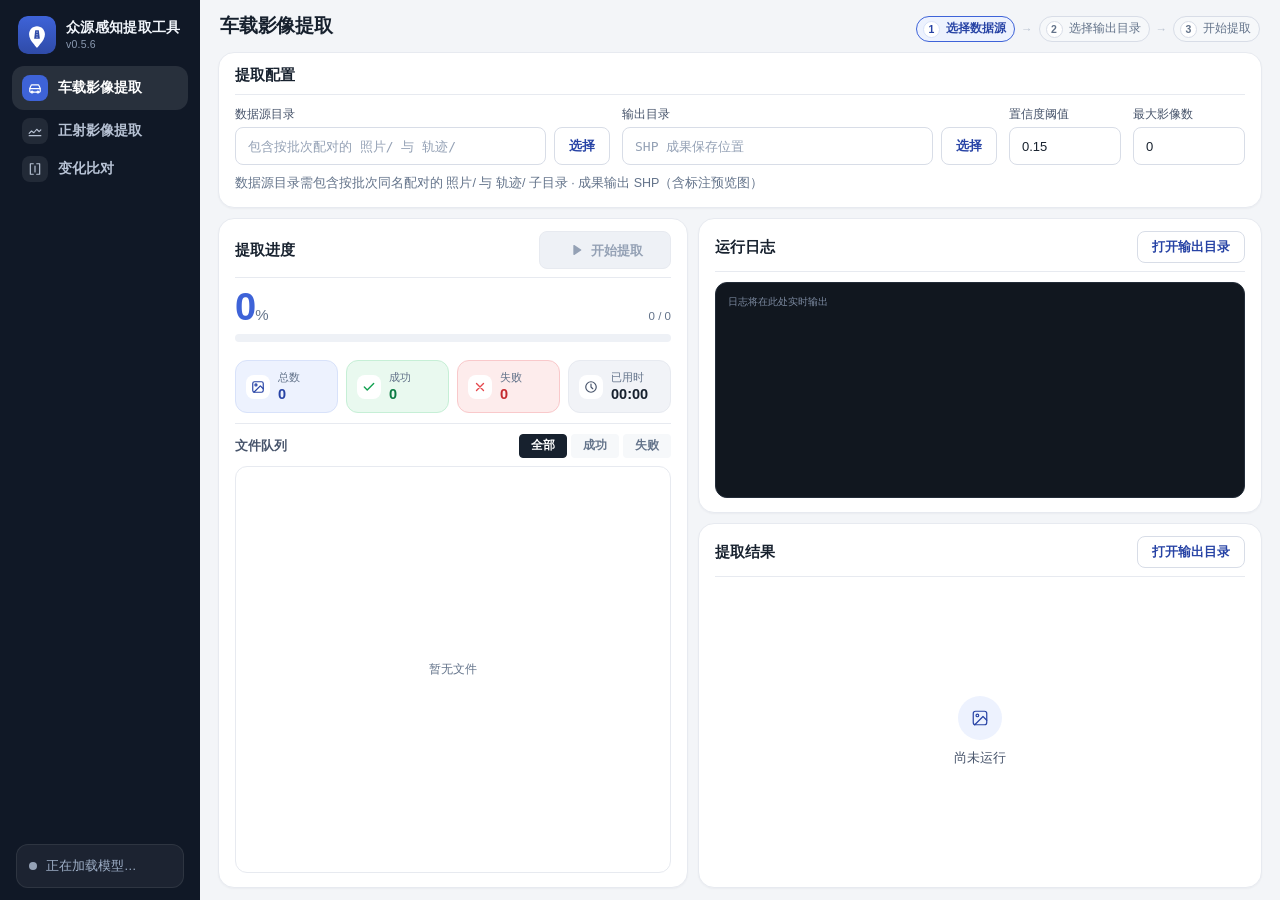
==== commit 08b8b42a: "feat: WebView2 固定版运行时随包分发，内网解压即用（v0.5.6） v0.5.5 的方案仍要求用户手动装一次离线安装器，不满足内网交付 「解压即用」要求。改为微软官方支持的固定版（Fix" ====
--- a/web/index.html
+++ b/web/index.html
@@ -29,7 +29,7 @@
     </svg>
     <div class="brand__tt">
       <span class="brand__name">众源感知提取工具</span>
-      <span class="brand__ver">v0.5.5</span>
+      <span class="brand__ver">v0.5.6</span>
     </div>
     <div class="rail__sep" aria-hidden="true"></div>
   </div>
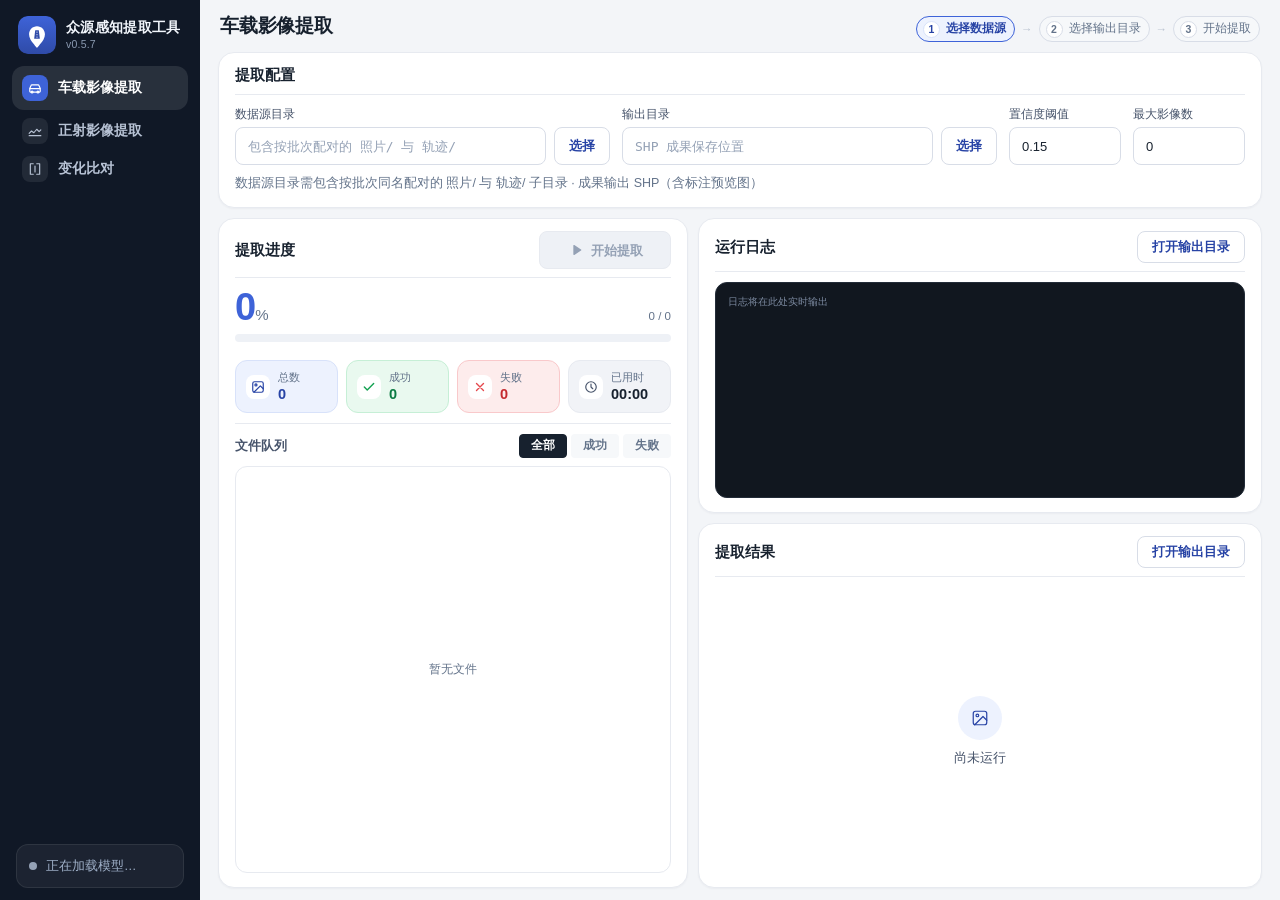
==== commit 698141d7: "fix: 正射提取兼容本地坐标系与同投影影像（v0.5.7） - 新增 pipeline/coords.py：同投影判断（忽略 datum 名称差异）、武汉本地 TM   坐标范围识别、Transfo" ====
--- a/web/index.html
+++ b/web/index.html
@@ -29,7 +29,7 @@
     </svg>
     <div class="brand__tt">
       <span class="brand__name">众源感知提取工具</span>
-      <span class="brand__ver">v0.5.6</span>
+      <span class="brand__ver">v0.5.7</span>
     </div>
     <div class="rail__sep" aria-hidden="true"></div>
   </div>
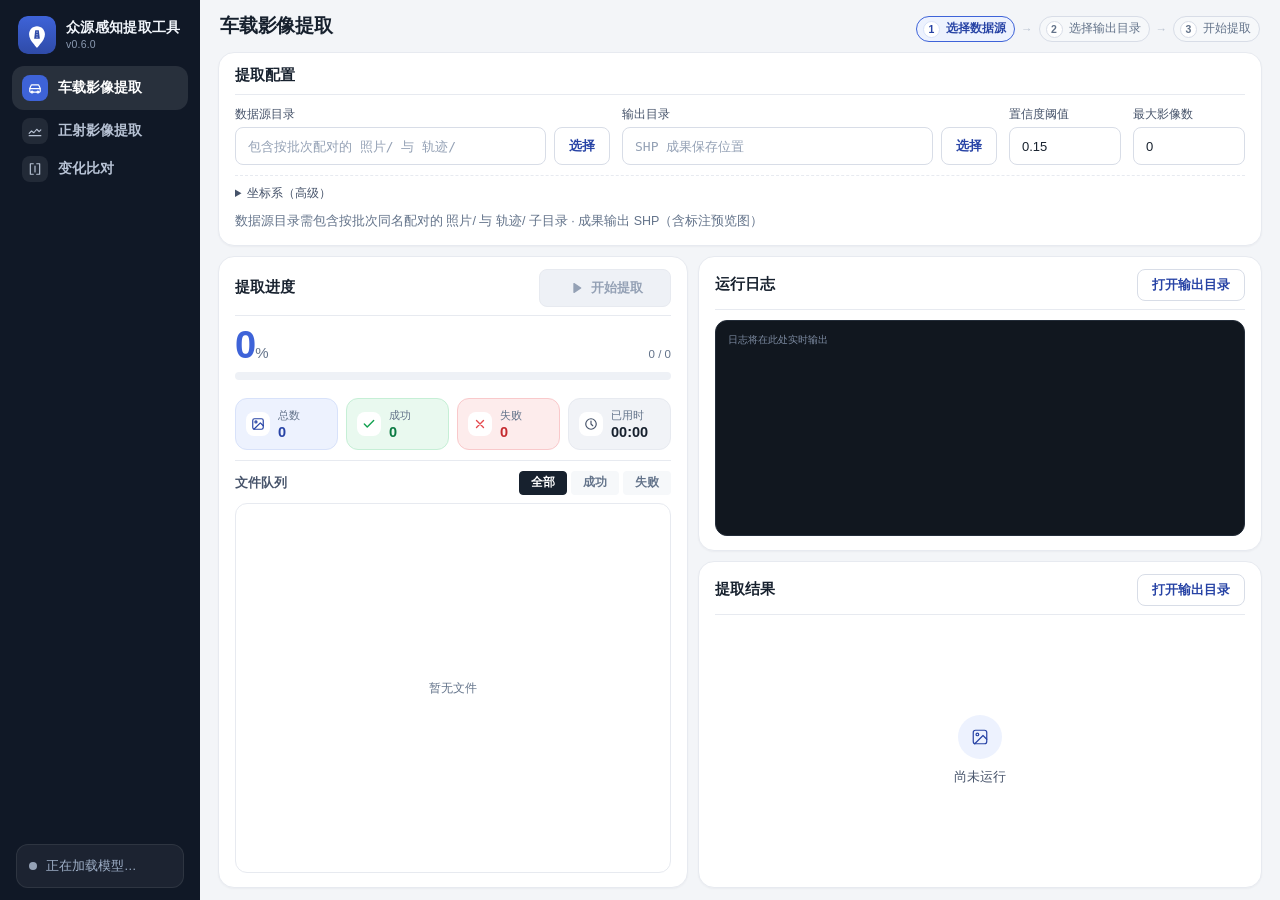
==== commit c679fc95: "feat: 三条管线输入输出坐标系去硬编码（v0.6.0） - 车载改用 HDI col12/13 经纬度，默认输出 EPSG:4326，可选 output_crs - 正射输出跟随 DOM CRS，" ====
--- a/web/index.html
+++ b/web/index.html
@@ -29,7 +29,7 @@
     </svg>
     <div class="brand__tt">
       <span class="brand__name">众源感知提取工具</span>
-      <span class="brand__ver">v0.5.7</span>
+      <span class="brand__ver">v0.6.0</span>
     </div>
     <div class="rail__sep" aria-hidden="true"></div>
   </div>
@@ -100,6 +100,23 @@
           <label class="field__lb" for="maxImg">最大影像数</label>
           <input class="inp" type="number" id="maxImg" value="0" min="0" placeholder="0 = 不限" />
         </div>
+        <details class="crs-adv" id="carCrsAdv">
+          <summary>坐标系（高级）</summary>
+          <p class="hint crs-adv__hint">留空时位姿按 WGS84 经纬度计算、输出跟随位姿；填写后以填写值为准。支持 EPSG:xxxx、WKT 或 .prj 文件路径。距离字段始终为米。</p>
+          <div class="cfg-grid">
+            <div class="field field--text">
+              <label class="field__lb" for="carPoseCrs">位姿坐标系<span class="field__opt">（留空 = EPSG:4326）</span></label>
+              <input class="inp inp--mono" type="text" id="carPoseCrs" placeholder="EPSG:4326" />
+            </div>
+            <div class="field field--text">
+              <label class="field__lb" for="carOutCrs">输出坐标系<span class="field__opt">（留空 = 跟随位姿）</span></label>
+              <div class="path-row">
+                <input class="inp inp--mono" type="text" id="carOutCrs" placeholder="EPSG:4547 或 .prj 路径" />
+                <button class="btn btn--sm btn--ghost" id="browseCarOutCrs" type="button">选择 .prj</button>
+              </div>
+            </div>
+          </div>
+        </details>
       </div>
       <p class="hint" id="scanInfo">数据源目录需包含按批次同名配对的 照片/ 与 轨迹/ 子目录 · 成果输出 SHP（含标注预览图）</p>
     </section>
@@ -249,6 +266,33 @@
           <label class="field__lb" for="domMinLen">最短标线（米）</label>
           <input class="inp" type="number" id="domMinLen" value="2" min="0.5" step="0.5" />
         </div>
+        <details class="crs-adv" id="domCrsAdv">
+          <summary>坐标系（高级）</summary>
+          <p class="hint crs-adv__hint">影像与存量坐标系默认从文件读取；仅在文件缺少/损坏坐标系时填写。输出默认跟随影像，可在此覆盖。支持 EPSG:xxxx、WKT 或 .prj 文件路径；长度/面积字段始终为米。</p>
+          <div class="cfg-grid">
+            <div class="field field--text">
+              <label class="field__lb" for="domInCrs">影像坐标系<span class="field__opt">（留空 = 读取文件）</span></label>
+              <div class="path-row">
+                <input class="inp inp--mono" type="text" id="domInCrs" placeholder="EPSG:3857 或 .prj 路径" />
+                <button class="btn btn--sm btn--ghost" id="browseDomInCrs" type="button">选择 .prj</button>
+              </div>
+            </div>
+            <div class="field field--text">
+              <label class="field__lb" for="domStockCrs">存量坐标系<span class="field__opt">（留空 = 读取文件）</span></label>
+              <div class="path-row">
+                <input class="inp inp--mono" type="text" id="domStockCrs" placeholder="EPSG:4547 或 .prj 路径" />
+                <button class="btn btn--sm btn--ghost" id="browseDomStockCrs" type="button">选择 .prj</button>
+              </div>
+            </div>
+            <div class="field field--text">
+              <label class="field__lb" for="domOutCrs">输出坐标系<span class="field__opt">（留空 = 跟随影像）</span></label>
+              <div class="path-row">
+                <input class="inp inp--mono" type="text" id="domOutCrs" placeholder="留空或 EPSG:4547" />
+                <button class="btn btn--sm btn--ghost" id="browseDomOutCrs" type="button">选择 .prj</button>
+              </div>
+            </div>
+          </div>
+        </details>
       </div>
       <div class="switches">
         <label class="switch"><input type="checkbox" id="domClip" checked /><span class="switch__track"></span>按存量范围裁剪</label>
@@ -354,6 +398,40 @@
             <button class="btn btn--sm btn--ghost" id="browseCmpTif" type="button">选择</button>
           </div>
         </div>
+        <details class="crs-adv" id="cmpCrsAdv">
+          <summary>坐标系（高级）</summary>
+          <p class="hint crs-adv__hint">新成果/存量坐标系默认从文件逐层读取；缺失时需填写。输出默认跟随新成果。底图仅用于预览，缺坐标系时自动跳过预览。支持 EPSG:xxxx、WKT 或 .prj 文件路径；匹配阈值始终按米。</p>
+          <div class="cfg-grid">
+            <div class="field field--text">
+              <label class="field__lb" for="cmpNewCrs">新成果坐标系<span class="field__opt">（留空 = 读取文件）</span></label>
+              <div class="path-row">
+                <input class="inp inp--mono" type="text" id="cmpNewCrs" placeholder="EPSG:4547 或 .prj 路径" />
+                <button class="btn btn--sm btn--ghost" id="browseCmpNewCrs" type="button">选择 .prj</button>
+              </div>
+            </div>
+            <div class="field field--text">
+              <label class="field__lb" for="cmpStockCrs">存量坐标系<span class="field__opt">（留空 = 读取文件）</span></label>
+              <div class="path-row">
+                <input class="inp inp--mono" type="text" id="cmpStockCrs" placeholder="EPSG:4547 或 .prj 路径" />
+                <button class="btn btn--sm btn--ghost" id="browseCmpStockCrs" type="button">选择 .prj</button>
+              </div>
+            </div>
+            <div class="field field--text">
+              <label class="field__lb" for="cmpDomCrs">底图坐标系<span class="field__opt">（留空 = 读取文件）</span></label>
+              <div class="path-row">
+                <input class="inp inp--mono" type="text" id="cmpDomCrs" placeholder="EPSG:3857 或 .prj 路径" />
+                <button class="btn btn--sm btn--ghost" id="browseCmpDomCrs" type="button">选择 .prj</button>
+              </div>
+            </div>
+            <div class="field field--text">
+              <label class="field__lb" for="cmpOutCrs">输出坐标系<span class="field__opt">（留空 = 跟随新成果）</span></label>
+              <div class="path-row">
+                <input class="inp inp--mono" type="text" id="cmpOutCrs" placeholder="留空或 EPSG:4547" />
+                <button class="btn btn--sm btn--ghost" id="browseCmpOutCrs" type="button">选择 .prj</button>
+              </div>
+            </div>
+          </div>
+        </details>
       </div>
     </section>
 
--- a/web/css/components.css
+++ b/web/css/components.css
@@ -538,3 +538,23 @@
   margin: 0; border: 0; border-radius: 0;
   user-select: none; -webkit-user-drag: none; pointer-events: none;
 }
+
+/* ============================================================
+   坐标系高级区 / 字段错误态
+   ============================================================ */
+.crs-adv {
+  flex: 1 1 100%; min-width: 0;
+  border-top: 1px dashed var(--line); padding-top: var(--sp-2);
+}
+.crs-adv > summary {
+  cursor: pointer; width: fit-content;
+  font-size: var(--fs-sm); font-weight: var(--fw-m); color: var(--ink-2);
+  user-select: none;
+}
+.crs-adv > summary:hover { color: var(--ink-1); }
+.crs-adv[open] > summary { color: var(--ink-1); }
+.crs-adv__hint { margin: 2px 0 var(--sp-2); }
+.inp.is-err {
+  border-color: var(--danger);
+  box-shadow: 0 0 0 3px var(--danger-bg);
+}
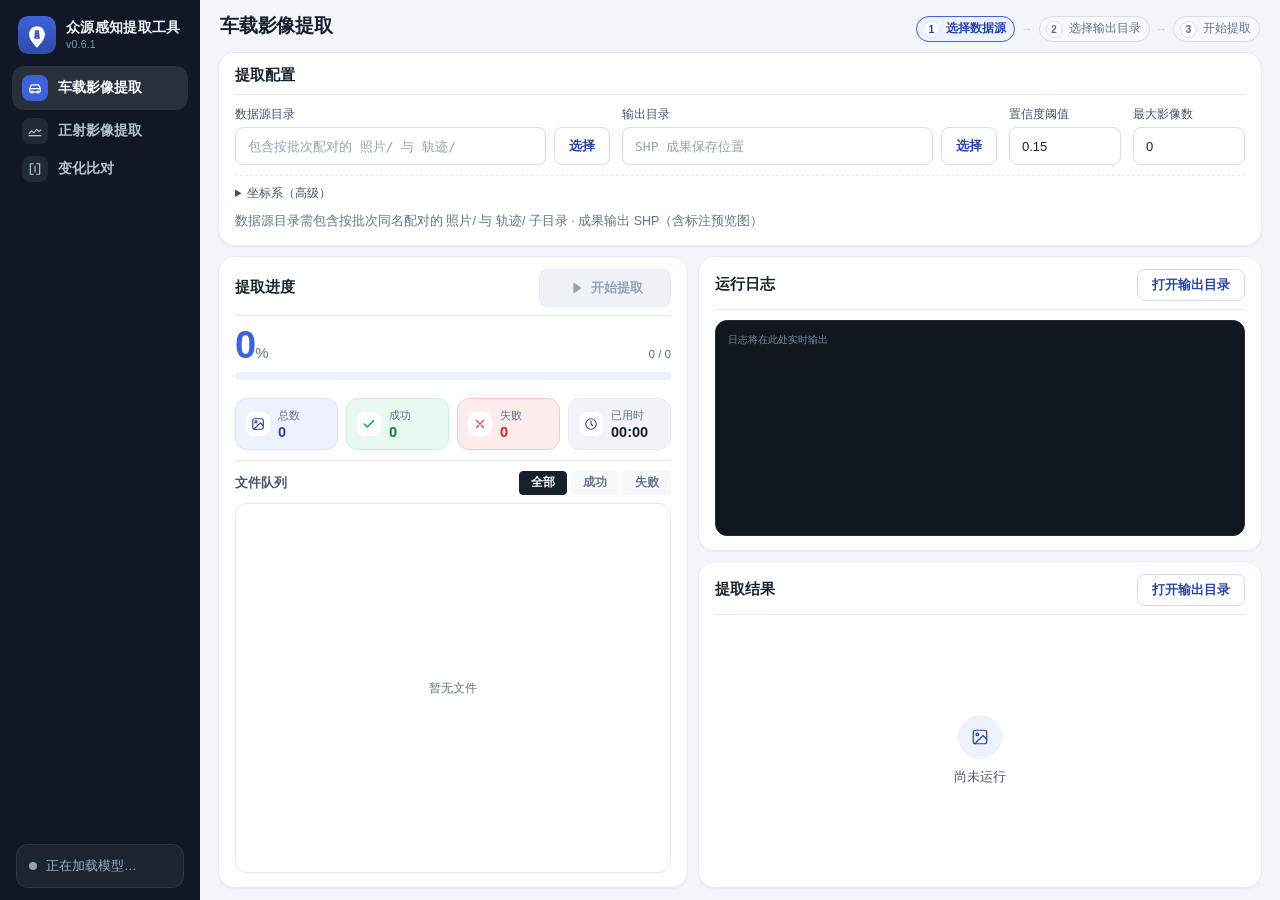
==== commit 88fc525d: "fix(crs): 矢量缺 CRS 时按邻近数据自动判断 现场存量 GDB 常无坐标系，而界面提示的 EPSG:4547 对该数据其实是错误 CRS，用户被迫手动输入且极易填错。改为：  - 扫描同项" ====
--- a/web/index.html
+++ b/web/index.html
@@ -29,7 +29,7 @@
     </svg>
     <div class="brand__tt">
       <span class="brand__name">众源感知提取工具</span>
-      <span class="brand__ver">v0.6.0</span>
+      <span class="brand__ver">v0.6.1</span>
     </div>
     <div class="rail__sep" aria-hidden="true"></div>
   </div>
@@ -102,16 +102,19 @@
         </div>
         <details class="crs-adv" id="carCrsAdv">
           <summary>坐标系（高级）</summary>
-          <p class="hint crs-adv__hint">留空时位姿按 WGS84 经纬度计算、输出跟随位姿；填写后以填写值为准。支持 EPSG:xxxx、WKT 或 .prj 文件路径。距离字段始终为米。</p>
+          <p class="hint crs-adv__hint">位姿文件第 13/14 列固定为经纬度（度），因此位姿坐标系只能填地理坐标系；留空按 WGS84 计算。输出默认跟随位姿，可填投影坐标系。支持 EPSG:xxxx、WKT 或 .prj 文件路径；距离字段始终为米。</p>
           <div class="cfg-grid">
             <div class="field field--text">
               <label class="field__lb" for="carPoseCrs">位姿坐标系<span class="field__opt">（留空 = EPSG:4326）</span></label>
-              <input class="inp inp--mono" type="text" id="carPoseCrs" placeholder="EPSG:4326" />
+              <div class="path-row">
+                <input class="inp inp--mono" type="text" id="carPoseCrs" placeholder="EPSG:4326（地理坐标系）" />
+                <button class="btn btn--sm btn--ghost" id="browseCarPoseCrs" type="button">选择 .prj</button>
+              </div>
             </div>
             <div class="field field--text">
               <label class="field__lb" for="carOutCrs">输出坐标系<span class="field__opt">（留空 = 跟随位姿）</span></label>
               <div class="path-row">
-                <input class="inp inp--mono" type="text" id="carOutCrs" placeholder="EPSG:4547 或 .prj 路径" />
+                <input class="inp inp--mono" type="text" id="carOutCrs" placeholder="留空或 EPSG:xxxx 或 .prj 路径" />
                 <button class="btn btn--sm btn--ghost" id="browseCarOutCrs" type="button">选择 .prj</button>
               </div>
             </div>
@@ -268,26 +271,26 @@
         </div>
         <details class="crs-adv" id="domCrsAdv">
           <summary>坐标系（高级）</summary>
-          <p class="hint crs-adv__hint">影像与存量坐标系默认从文件读取；仅在文件缺少/损坏坐标系时填写。输出默认跟随影像，可在此覆盖。支持 EPSG:xxxx、WKT 或 .prj 文件路径；长度/面积字段始终为米。</p>
+          <p class="hint crs-adv__hint">影像与存量坐标系默认从文件读取；矢量缺坐标系时会按邻近数据的坐标范围自动判断，仅自动判断失败才需填写。输出默认跟随影像，可在此覆盖。支持 EPSG:xxxx、WKT 或 .prj 文件路径；长度/面积字段始终为米。</p>
           <div class="cfg-grid">
             <div class="field field--text">
               <label class="field__lb" for="domInCrs">影像坐标系<span class="field__opt">（留空 = 读取文件）</span></label>
               <div class="path-row">
-                <input class="inp inp--mono" type="text" id="domInCrs" placeholder="EPSG:3857 或 .prj 路径" />
+                <input class="inp inp--mono" type="text" id="domInCrs" placeholder="留空即可，失败时填 EPSG:xxxx 或 .prj 路径" />
                 <button class="btn btn--sm btn--ghost" id="browseDomInCrs" type="button">选择 .prj</button>
               </div>
             </div>
             <div class="field field--text">
-              <label class="field__lb" for="domStockCrs">存量坐标系<span class="field__opt">（留空 = 读取文件）</span></label>
-              <div class="path-row">
-                <input class="inp inp--mono" type="text" id="domStockCrs" placeholder="EPSG:4547 或 .prj 路径" />
+              <label class="field__lb" for="domStockCrs">存量坐标系<span class="field__opt">（留空 = 自动读取/判断）</span></label>
+              <div class="path-row">
+                <input class="inp inp--mono" type="text" id="domStockCrs" placeholder="留空即可，自动判断失败时填 EPSG:xxxx" />
                 <button class="btn btn--sm btn--ghost" id="browseDomStockCrs" type="button">选择 .prj</button>
               </div>
             </div>
             <div class="field field--text">
               <label class="field__lb" for="domOutCrs">输出坐标系<span class="field__opt">（留空 = 跟随影像）</span></label>
               <div class="path-row">
-                <input class="inp inp--mono" type="text" id="domOutCrs" placeholder="留空或 EPSG:4547" />
+                <input class="inp inp--mono" type="text" id="domOutCrs" placeholder="留空或 EPSG:xxxx" />
                 <button class="btn btn--sm btn--ghost" id="browseDomOutCrs" type="button">选择 .prj</button>
               </div>
             </div>
@@ -400,33 +403,33 @@
         </div>
         <details class="crs-adv" id="cmpCrsAdv">
           <summary>坐标系（高级）</summary>
-          <p class="hint crs-adv__hint">新成果/存量坐标系默认从文件逐层读取；缺失时需填写。输出默认跟随新成果。底图仅用于预览，缺坐标系时自动跳过预览。支持 EPSG:xxxx、WKT 或 .prj 文件路径；匹配阈值始终按米。</p>
+          <p class="hint crs-adv__hint">新成果/存量坐标系默认从文件逐层读取；缺失时按邻近矢量与底图范围自动判断，仅自动判断失败才需填写。输出默认跟随新成果。底图仅用于预览，缺坐标系时自动跳过预览与自动判断。支持 EPSG:xxxx、WKT 或 .prj 文件路径；匹配阈值始终按米。</p>
           <div class="cfg-grid">
             <div class="field field--text">
-              <label class="field__lb" for="cmpNewCrs">新成果坐标系<span class="field__opt">（留空 = 读取文件）</span></label>
-              <div class="path-row">
-                <input class="inp inp--mono" type="text" id="cmpNewCrs" placeholder="EPSG:4547 或 .prj 路径" />
+              <label class="field__lb" for="cmpNewCrs">新成果坐标系<span class="field__opt">（留空 = 自动读取/判断）</span></label>
+              <div class="path-row">
+                <input class="inp inp--mono" type="text" id="cmpNewCrs" placeholder="留空即可，自动判断失败时填 EPSG:xxxx" />
                 <button class="btn btn--sm btn--ghost" id="browseCmpNewCrs" type="button">选择 .prj</button>
               </div>
             </div>
             <div class="field field--text">
-              <label class="field__lb" for="cmpStockCrs">存量坐标系<span class="field__opt">（留空 = 读取文件）</span></label>
-              <div class="path-row">
-                <input class="inp inp--mono" type="text" id="cmpStockCrs" placeholder="EPSG:4547 或 .prj 路径" />
+              <label class="field__lb" for="cmpStockCrs">存量坐标系<span class="field__opt">（留空 = 自动读取/判断）</span></label>
+              <div class="path-row">
+                <input class="inp inp--mono" type="text" id="cmpStockCrs" placeholder="留空即可，自动判断失败时填 EPSG:xxxx" />
                 <button class="btn btn--sm btn--ghost" id="browseCmpStockCrs" type="button">选择 .prj</button>
               </div>
             </div>
             <div class="field field--text">
               <label class="field__lb" for="cmpDomCrs">底图坐标系<span class="field__opt">（留空 = 读取文件）</span></label>
               <div class="path-row">
-                <input class="inp inp--mono" type="text" id="cmpDomCrs" placeholder="EPSG:3857 或 .prj 路径" />
+                <input class="inp inp--mono" type="text" id="cmpDomCrs" placeholder="留空即可，失败时填 EPSG:xxxx 或 .prj 路径" />
                 <button class="btn btn--sm btn--ghost" id="browseCmpDomCrs" type="button">选择 .prj</button>
               </div>
             </div>
             <div class="field field--text">
               <label class="field__lb" for="cmpOutCrs">输出坐标系<span class="field__opt">（留空 = 跟随新成果）</span></label>
               <div class="path-row">
-                <input class="inp inp--mono" type="text" id="cmpOutCrs" placeholder="留空或 EPSG:4547" />
+                <input class="inp inp--mono" type="text" id="cmpOutCrs" placeholder="留空或 EPSG:xxxx" />
                 <button class="btn btn--sm btn--ghost" id="browseCmpOutCrs" type="button">选择 .prj</button>
               </div>
             </div>
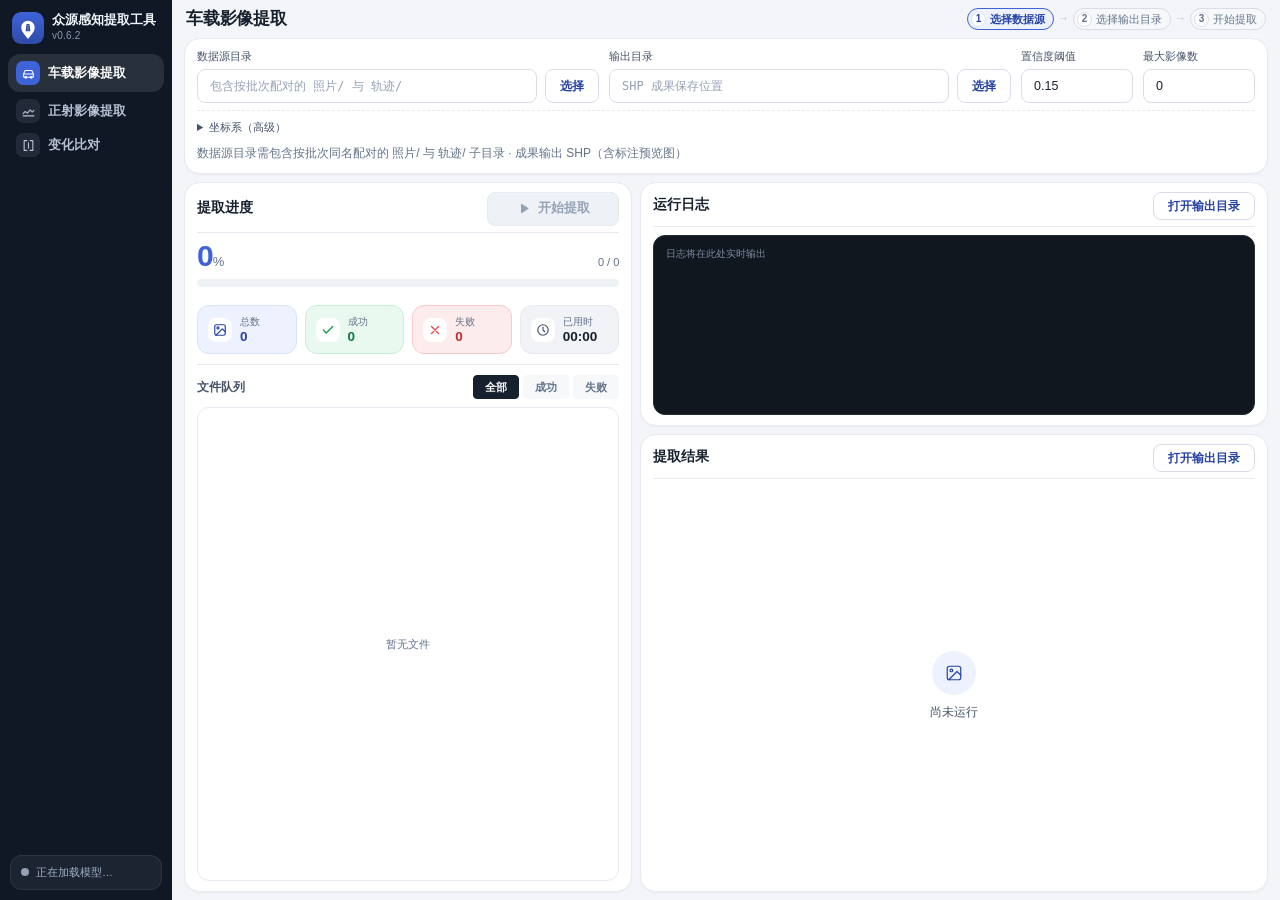
==== commit a6b8519b: "fix(ui): 启动即时反馈、自动判断提速与紧凑布局 现场反馈 v0.6.1：点“开始提取”十几秒无反应；右侧预览太矮； 全屏时内容区不铺满、整体留白偏大。  - 自动推断提速：直接读 .shp 1" ====
--- a/web/index.html
+++ b/web/index.html
@@ -29,7 +29,7 @@
     </svg>
     <div class="brand__tt">
       <span class="brand__name">众源感知提取工具</span>
-      <span class="brand__ver">v0.6.1</span>
+      <span class="brand__ver">v0.6.2</span>
     </div>
     <div class="rail__sep" aria-hidden="true"></div>
   </div>
@@ -74,9 +74,6 @@
     </header>
 
     <section class="card">
-      <div class="card-head">
-        <div class="card-head__tt"><span class="card-head__t1">提取配置</span></div>
-      </div>
       <div class="cfg-grid">
         <div class="field field--path">
           <label class="field__lb" for="dataDir">数据源目录</label>
@@ -240,9 +237,6 @@
     </header>
 
     <section class="card">
-      <div class="card-head">
-        <div class="card-head__tt"><span class="card-head__t1">提取配置</span></div>
-      </div>
       <div class="cfg-grid">
         <div class="field field--path">
           <label class="field__lb" for="domTif">正射影像目录</label>
@@ -299,7 +293,7 @@
       </div>
       <div class="switches">
         <label class="switch"><input type="checkbox" id="domClip" checked /><span class="switch__track"></span>按存量范围裁剪</label>
-        <label class="switch"><input type="checkbox" id="domCorridor" checked /><span class="switch__track"></span>仅提取存量道路走廊（±8m，建筑不提取）</label>
+        <label class="switch"><input type="checkbox" id="domCorridor" checked /><span class="switch__track"></span>仅保留道路走廊（±8m）</label>
       </div>
     </section>
 
@@ -376,9 +370,6 @@
     </header>
 
     <section class="card">
-      <div class="card-head">
-        <div class="card-head__tt"><span class="card-head__t1">比对设置</span></div>
-      </div>
       <div class="cfg-grid">
         <div class="field field--path">
           <label class="field__lb" for="cmpNew">新成果 GDB</label>
--- a/web/css/tokens.css
+++ b/web/css/tokens.css
@@ -54,18 +54,18 @@
   --sp-0:0; --sp-1h:6px; --sp-1:4px; --sp-2:8px; --sp-3:12px; --sp-4:16px; --sp-5:20px;
   --sp-6:24px; --sp-7:32px; --sp-8:40px;
 
-  /* ── 字号 / 行高 ── */
-  --fs-xs:10.5px; --lh-xs:1.4;
-  --fs-sm:11.5px; --lh-sm:1.5;
-  --fs-base:12.5px; --lh-base:1.6;
-  --fs-md:13px; --lh-md:1.65;
-  --fs-lg:14.5px; --lh-lg:1.45;
-  --fs-xl:19px; --lh-xl:1.3;
-  --fs-2xl:24px; --lh-2xl:1.25;
-  --fs-3xl:38px; --lh-3xl:1;
-  --fs-mono:13px; --lh-mono:1.7; --fs-log:10px;
+  /* ── 字号 / 行高（桌面端紧凑档） ── */
+  --fs-xs:10px; --lh-xs:1.4;
+  --fs-sm:11px; --lh-sm:1.5;
+  --fs-base:12px; --lh-base:1.55;
+  --fs-md:12.5px; --lh-md:1.6;
+  --fs-lg:13.5px; --lh-lg:1.4;
+  --fs-xl:17px; --lh-xl:1.25;
+  --fs-2xl:20px; --lh-2xl:1.2;
+  --fs-3xl:30px; --lh-3xl:1;
+  --fs-mono:12px; --lh-mono:1.6; --fs-log:10px;
   /* 补充档（不占 8 档主序列）：导航标题 / 数值单位 */
-  --fs-nav:13.5px; --fs-unit:15px;
+  --fs-nav:12.5px; --fs-unit:13px;
 
   /* ── 字重 / 字距 ── */
   --fw-r:400; --fw-m:500; --fw-sb:600; --fw-b:700; --fw-h:800;
@@ -92,12 +92,12 @@
   /* ── 层级 ── */
   --z-sticky:10; --z-rail:20; --z-head:30; --z-pop:60; --z-toast:90; --z-modal:100;
 
-  /* ── 布局尺寸 ── */
-  --rail-w:200px; --content-max:1280px; --content-pad:24px;
-  --ctrl-h:38px; --ctrl-h-sm:32px; --ctrl-h-xs:28px;
-  --row-h-f:32px; --row-h-t:40px; --head-h-th:36px;
-  --ic-1:14px; --ic-2:16px; --ic-3:22px; --ic-4:48px;
-  --log-h:clamp(120px,24vh,240px); --list-h:clamp(110px,22vh,380px);
+  /* ── 布局尺寸（紧凑档） ── */
+  --rail-w:172px; --content-pad:20px;
+  --ctrl-h:34px; --ctrl-h-sm:28px; --ctrl-h-xs:24px;
+  --row-h-f:30px; --row-h-t:36px; --head-h-th:32px;
+  --ic-1:13px; --ic-2:15px; --ic-3:20px; --ic-4:44px;
+  --log-h:clamp(100px,20vh,210px); --list-h:clamp(100px,20vh,340px);
 }
 
 /* ── 页面身份：三页同主色（--ac* 机制保留，未来可在此按页覆写） ── */
--- a/web/css/layout.css
+++ b/web/css/layout.css
@@ -12,21 +12,21 @@
   width: var(--rail-w); flex: 0 0 var(--rail-w);
   background: var(--rail-bg); color: var(--rail-fg);
   display: flex; flex-direction: column;
-  padding: 14px 12px 12px;
+  padding: 10px 8px;
   z-index: var(--z-rail);
 }
 
-.brand { display: flex; align-items: center; gap: 10px; padding: 2px 6px 12px; }
+.brand { display: flex; align-items: center; gap: 8px; padding: 2px 4px 10px; }
 /* 品牌区与导航列表之间的虚分割线 */
 .rail__sep {
-  height: 0; margin: 0 8px 14px;
+  height: 0; margin: 0 6px 10px;
   border-top: 1px dashed rgba(255,255,255,.14);
 }
-.brand__logo { width: 38px; height: 38px; border-radius: 10px; display: block; }
-.brand__tt { display: flex; flex-direction: column; gap: 2px; line-height: 1.3; min-width: 0; }
+.brand__logo { width: 32px; height: 32px; border-radius: 9px; display: block; }
+.brand__tt { display: flex; flex-direction: column; gap: 1px; line-height: 1.25; min-width: 0; }
 .brand__name {
-  font-size: 14px; font-weight: var(--fw-b); color: var(--rail-fg-strong);
-  letter-spacing: var(--ls-label); white-space: nowrap;
+  font-size: 12.5px; font-weight: var(--fw-b); color: var(--rail-fg-strong);
+  letter-spacing: 0; white-space: nowrap;
 }
 /* 版本号：标题下一行，独立展示 */
 .brand__ver {
@@ -38,13 +38,13 @@
 .nav { display: flex; flex-direction: column; gap: var(--sp-1); }
 
 .nav__i {
-  display: flex; align-items: center; gap: 10px; width: 100%; text-align: left;
+  display: flex; align-items: center; gap: 8px; width: 100%; text-align: left;
   background: transparent; color: var(--rail-fg);
-  height: 34px; padding: 0 10px; border-radius: var(--r-md);
+  height: 30px; padding: 0 8px; border-radius: var(--r-md);
   transition: background var(--dur-2) var(--ease), color var(--dur-2) var(--ease);
 }
 .nav__i:hover { background: var(--rail-hover); color: #E8EEF7; }
-.nav__i.is-on { background: var(--rail-active); color: #fff; height: 44px; }
+.nav__i.is-on { background: var(--rail-active); color: #fff; height: 38px; }
 /* 深色轨上的焦点环：先描底色再描主题色，保证在深色背景上可见 */
 .nav__i:focus-visible { box-shadow: 0 0 0 2px var(--rail-bg), 0 0 0 4px var(--ac); }
 
@@ -52,22 +52,22 @@
 
 /* 激活项图标：导航区唯一实色块，去阴影 */
 .nav__ic {
-  width: 26px; height: 26px; border-radius: 8px; flex-shrink: 0;
+  width: 24px; height: 24px; border-radius: 7px; flex-shrink: 0;
   display: flex; align-items: center; justify-content: center;
   background: rgba(255,255,255,.08);
   transition: background var(--dur-2) var(--ease), color var(--dur-2) var(--ease);
 }
-.nav__ic svg { width: 14px; height: 14px; }
+.nav__ic svg { width: 13px; height: 13px; }
 .nav__t1 { font-size: var(--fs-nav); font-weight: var(--fw-sb); line-height: 1.3; }
 .nav__i.is-on .nav__ic { background: var(--ac); color: #fff; }
 
 .rail__spacer { flex: 1 1 auto; }
 
 .model {
-  margin: 10px var(--sp-1) 0; padding: 11px var(--sp-3); border-radius: var(--r-md);
+  margin: 8px 2px 0; padding: 8px 10px; border-radius: var(--r-md);
   background: rgba(255,255,255,.05); border: 1px solid var(--rail-line);
-  display: flex; align-items: center; gap: 9px;
-  font-size: var(--fs-base); color: #9FB0C8;
+  display: flex; align-items: center; gap: 7px;
+  font-size: var(--fs-sm); color: #9FB0C8;
 }
 /* 模型状态指示灯：保留发光绿点 */
 .dot { width: 8px; height: 8px; border-radius: 50%; background: var(--ink-4); flex-shrink: 0; }
@@ -83,21 +83,22 @@
   flex: 1 1 auto; min-width: 0; min-height: 0;
   display: flex; flex-direction: column;
   overflow: hidden;               /* 整页不滚动：滚动交给页内文件列表/日志/表格 */
-  padding: 12px 18px 12px;
+  padding: 8px 12px;
 }
 
 .page {
-  max-width: var(--content-max); margin: 0 auto; width: 100%;
+  /* 桌面端铺满可用宽度：全屏/大屏时不再固定 1280px 居中留白 */
+  width: 100%;
   flex: 1 1 auto; min-height: 0;
-  display: flex; flex-direction: column; gap: 10px;
+  display: flex; flex-direction: column; gap: 8px;
 }
 
 /* ============================================================
    页头
    ============================================================ */
 .page-head {
-  display: flex; align-items: flex-start; flex-wrap: wrap;
-  gap: var(--sp-3); padding: 2px 2px 0;
+  display: flex; align-items: center; flex-wrap: wrap;
+  gap: var(--sp-2); padding: 0 2px;
 }
 /* 全页唯一实色块：无阴影、无光晕 */
 .ph-ic {
@@ -115,19 +116,19 @@
 
 /* ── 三步流程指示（右对齐） ── */
 .steps {
-  display: flex; align-items: center; gap: var(--sp-1h);
-  margin-left: auto; padding-top: 2px; flex-shrink: 0;
+  display: flex; align-items: center; gap: var(--sp-1);
+  margin-left: auto; flex-shrink: 0;
 }
 .step {
-  display: inline-flex; align-items: center; gap: var(--sp-1h);
-  height: 26px; padding: 0 var(--sp-2) 0 var(--sp-1h);
+  display: inline-flex; align-items: center; gap: var(--sp-1);
+  height: 22px; padding: 0 var(--sp-2) 0 3px;
   border-radius: var(--r-pill); font-size: var(--fs-sm); line-height: 1;
   background: var(--bg-sunken); border: 1px solid var(--line-2); color: var(--ink-3);
   white-space: nowrap;
   transition: background var(--dur-2) var(--ease), border-color var(--dur-2) var(--ease), color var(--dur-2) var(--ease);
 }
 .step__n {
-  width: 17px; height: 17px; border-radius: var(--r-pill); flex-shrink: 0;
+  width: 15px; height: 15px; border-radius: var(--r-pill); flex-shrink: 0;
   background: #fff; border: 1px solid var(--line-2); color: var(--ink-3);
   display: inline-flex; align-items: center; justify-content: center;
   font-size: var(--fs-xs); font-weight: var(--fw-sb); font-variant-numeric: tabular-nums;
@@ -156,10 +157,11 @@
 .grid2 {
   flex: 1 1 auto; min-height: 0;
   display: grid;
-  grid-template-columns: minmax(0, 5fr) minmax(0, 6fr);
-  gap: 10px; align-items: stretch;
+  /* 结果列略宽：预览图随宽度同比增高 */
+  grid-template-columns: minmax(0, 5fr) minmax(0, 7fr);
+  gap: 8px; align-items: stretch;
 }
-.col { display: flex; flex-direction: column; gap: 10px; min-width: 0; min-height: 0; }
+.col { display: flex; flex-direction: column; gap: 8px; min-width: 0; min-height: 0; }
 
 /* 可拉伸卡片：撑满所在列剩余高度（日志卡在上方按 data-order 固定） */
 .card--fill { flex: 1 1 auto; min-height: 0; display: flex; flex-direction: column; }
@@ -169,13 +171,13 @@
    A 宽屏 ≥1440 / B 标准 1184–1439 / C 紧凑 1080–1183
    ============================================================ */
 @media (min-width: 1440px) {
-  :root { --content-max: 1280px; --content-pad: 28px; }
+  :root { --content-pad: 28px; }
 }
 
 /* C 档：保持双栏与整页不滚动，仅收紧留白并隐藏表格次要列 */
 @media (max-width: 1183px) {
-  :root { --content-pad: 14px; --content-max: none; }
-  main { padding: 12px 14px 12px; }
+  :root { --content-pad: 14px; }
+  main { padding: 8px 10px; }
   /* 表格隐藏次要列 */
   .col-opt { display: none; }
 }
--- a/web/css/components.css
+++ b/web/css/components.css
@@ -11,11 +11,11 @@
   background: var(--bg-card);
   border: 1px solid var(--line);
   border-radius: var(--r-lg);
-  padding: 12px 16px 14px;
+  padding: 9px 12px 10px;
   box-shadow: var(--sh-1);
   min-width: 0;
 }
-.card--dense { padding: var(--sp-4) var(--sp-5); }
+.card--dense { padding: var(--sp-3) var(--sp-4); }
 
 /* 进度卡：上半部指标固定，下半部文件队列占满剩余高度并独立滚动 */
 .card--run { flex: 1 1 auto; display: flex; flex-direction: column; min-height: 0; }
@@ -46,9 +46,9 @@
 
 .card-head {
   display: flex; align-items: center; gap: var(--sp-2);
-  padding-bottom: 8px;
+  padding-bottom: 6px;
   border-bottom: 1px solid var(--line);
-  margin-bottom: 10px;
+  margin-bottom: 8px;
   min-width: 0; overflow: hidden;
   flex-shrink: 0;
 }
@@ -90,7 +90,7 @@
 /* ============================================================
    Field / 配置栅格
    ============================================================ */
-.cfg-grid { display: flex; flex-wrap: wrap; gap: 10px 12px; align-items: flex-end; }
+.cfg-grid { display: flex; flex-wrap: wrap; gap: 7px 10px; align-items: flex-end; }
 .field { display: flex; flex-direction: column; min-width: 0; }
 .field--path { flex: 1 1 260px; min-width: 230px; }
 .field--text { flex: 1 1 260px; min-width: 200px; }
@@ -170,7 +170,7 @@
 /* ============================================================
    Switch
    ============================================================ */
-.switches { display: flex; flex-wrap: wrap; align-items: center; gap: var(--sp-4); margin-top: 10px; }
+.switches { display: flex; flex-wrap: wrap; align-items: center; gap: var(--sp-4); margin-top: 7px; }
 .switch {
   display: inline-flex; align-items: center; gap: var(--sp-2);
   height: var(--ctrl-h-sm); font-size: var(--fs-base); font-weight: var(--fw-m);
@@ -528,7 +528,7 @@
 }
 /* 可缩放预览容器：宽度铺满卡片，内部滚动 + 滚轮缩放 + 拖动平移 */
 .prev-wrap {
-  flex: 1 1 auto; min-height: 120px; margin-top: 10px;
+  flex: 1 1 auto; min-height: 140px; margin-top: 8px;
   border: 1px solid var(--line); border-radius: var(--r-md);
   background: var(--bg-sunken); overflow: auto;
   cursor: grab; overscroll-behavior: contain;
--- a/web/css/pages.css
+++ b/web/css/pages.css
@@ -129,7 +129,7 @@
 .card--fill .tbl-wrap { flex: 0 1 auto; max-height: 240px; min-height: 0; overflow: auto; margin-top: 10px; }
 /* 结果预览：可缩放容器吸收结果卡剩余高度，图片默认宽度铺满 */
 .card--fill .result-body .prev-wrap {
-  flex: 1 1 auto; min-height: 160px; box-sizing: border-box;
+  flex: 1 1 auto; min-height: clamp(200px, 34vh, 520px); box-sizing: border-box;
 }
 
 /* ============================================================
